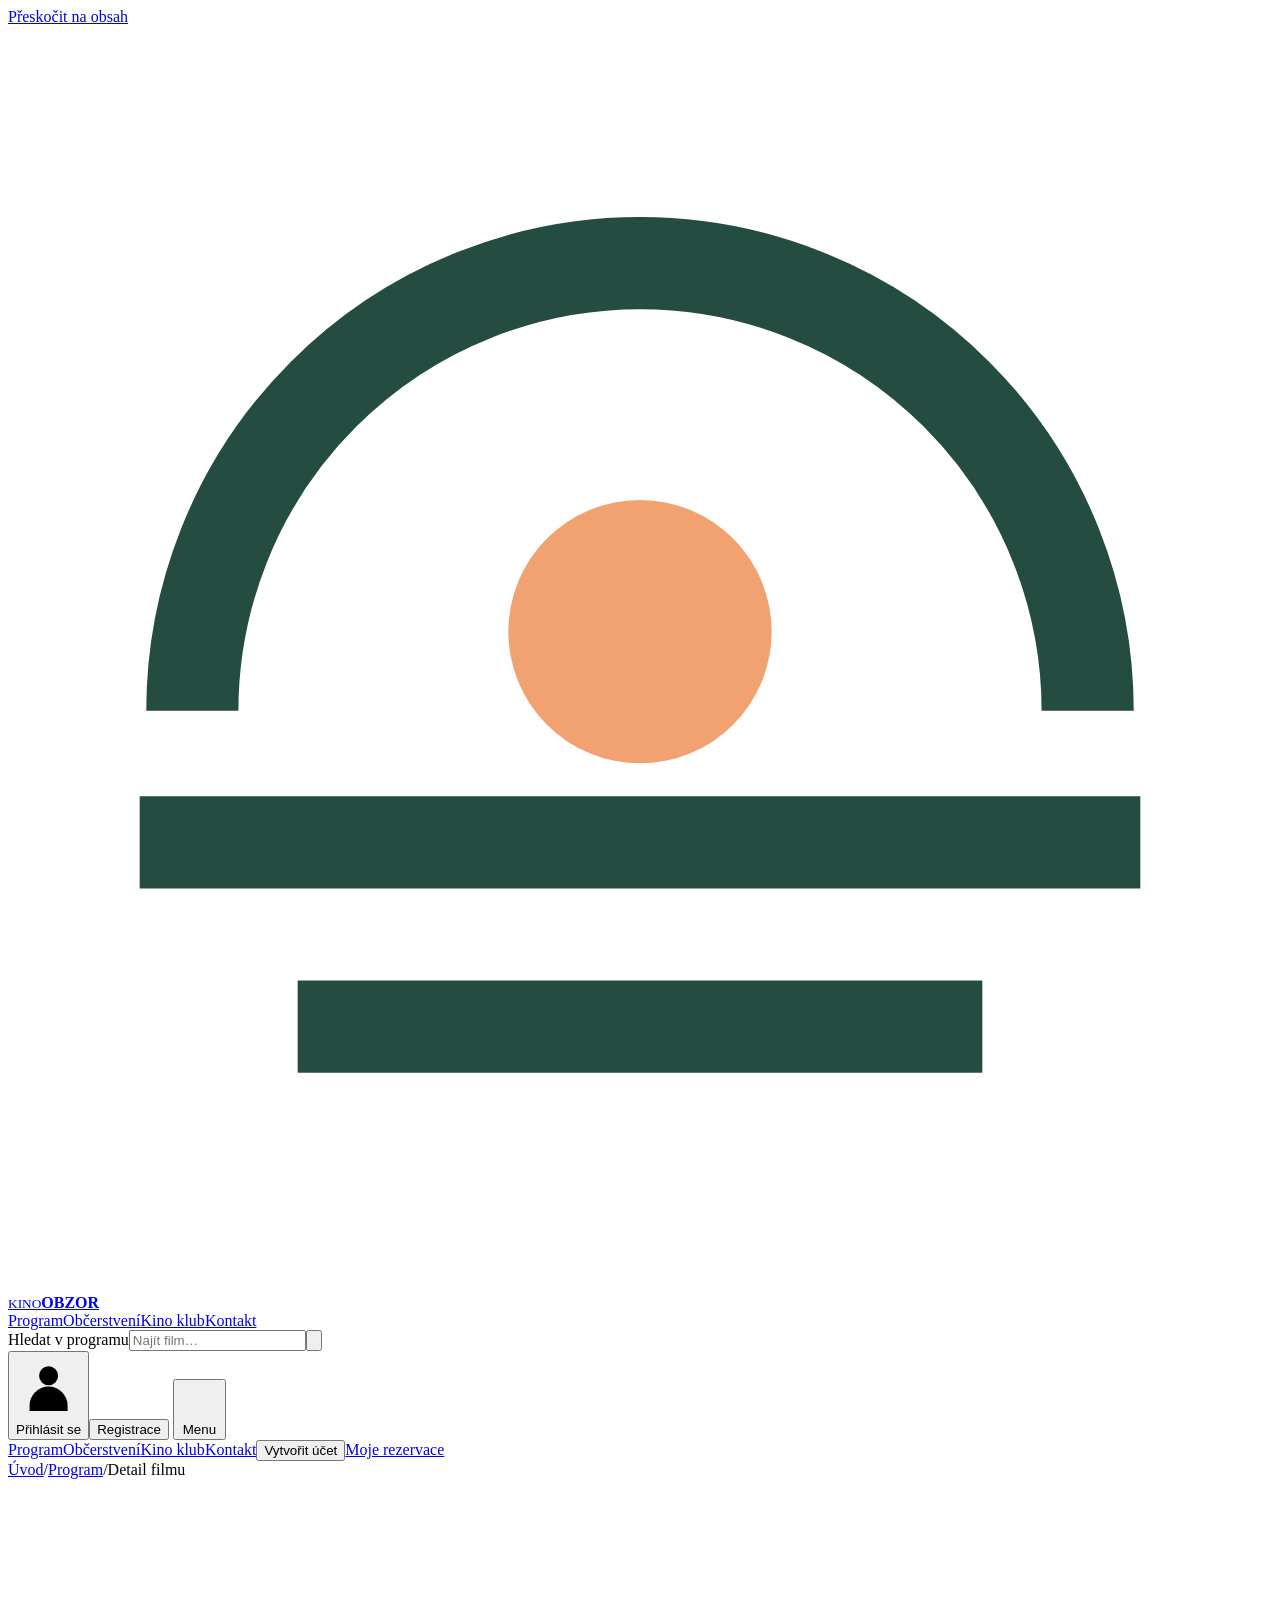
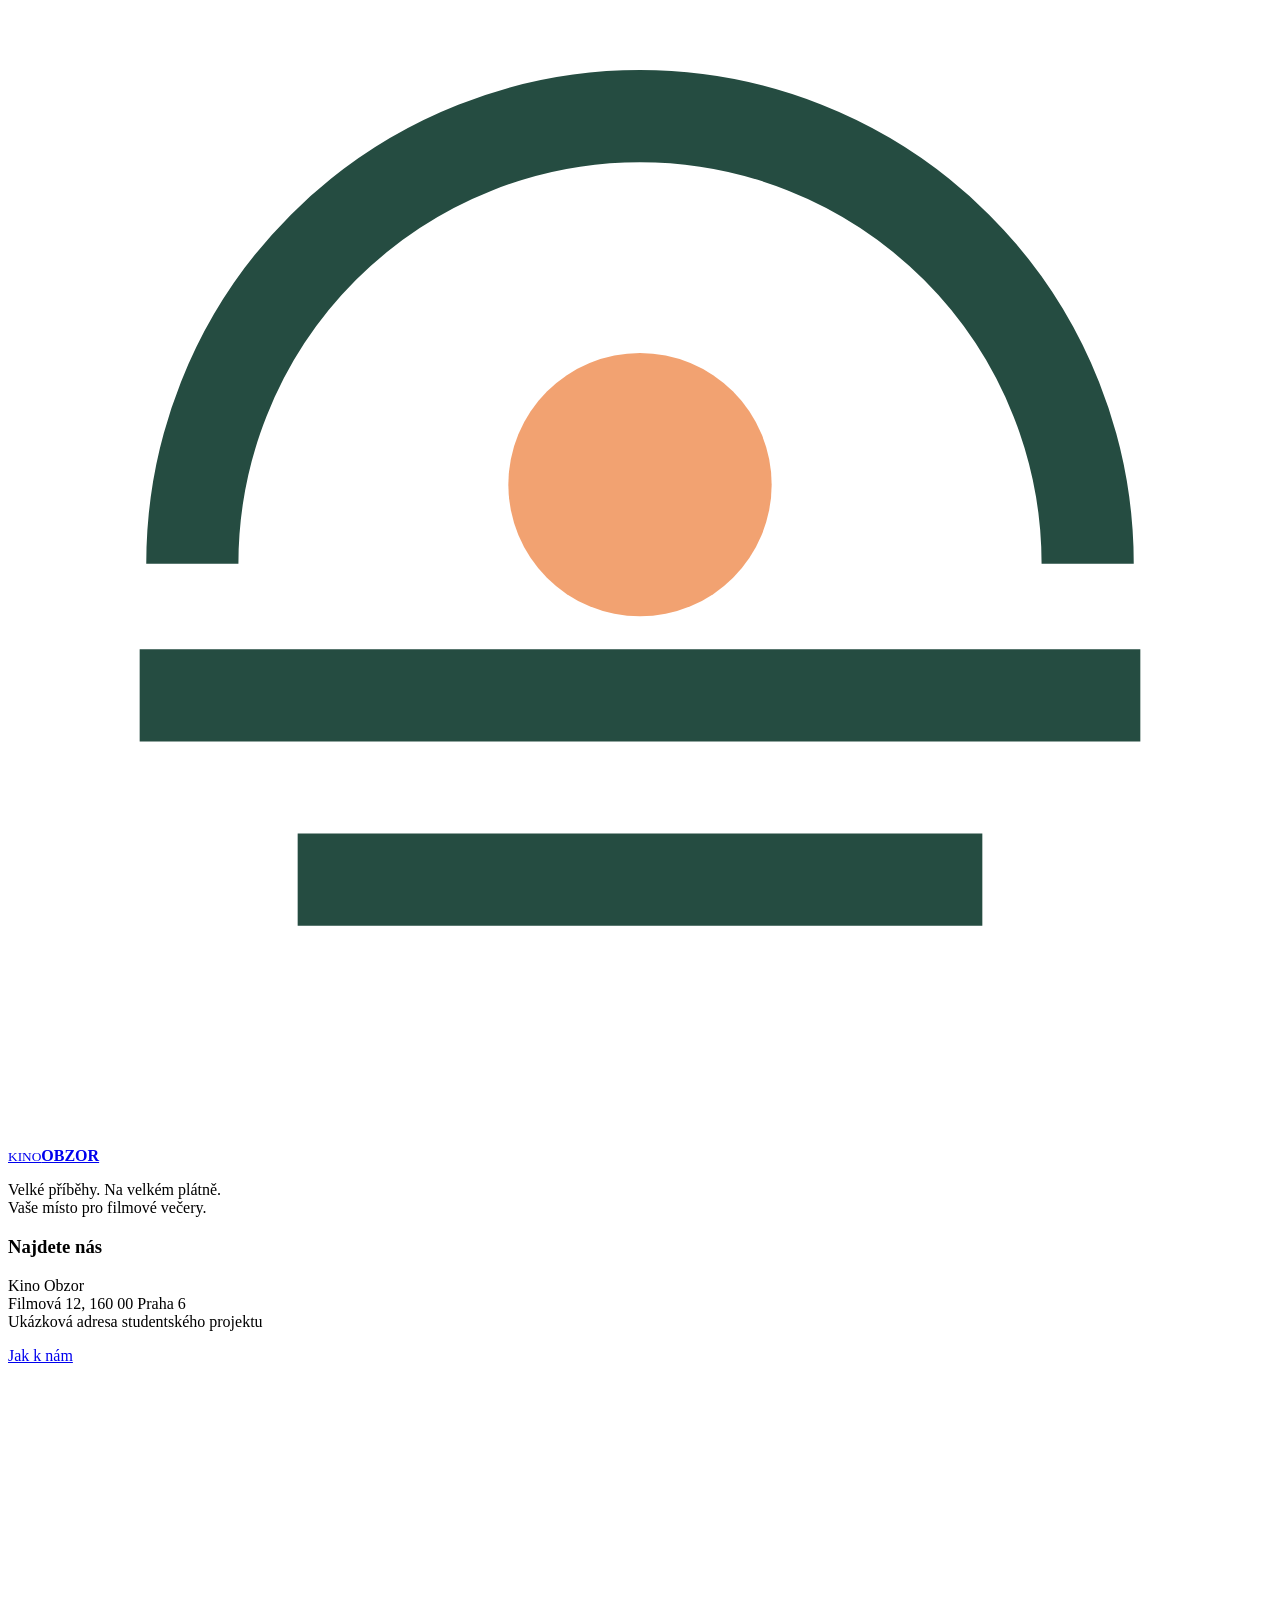
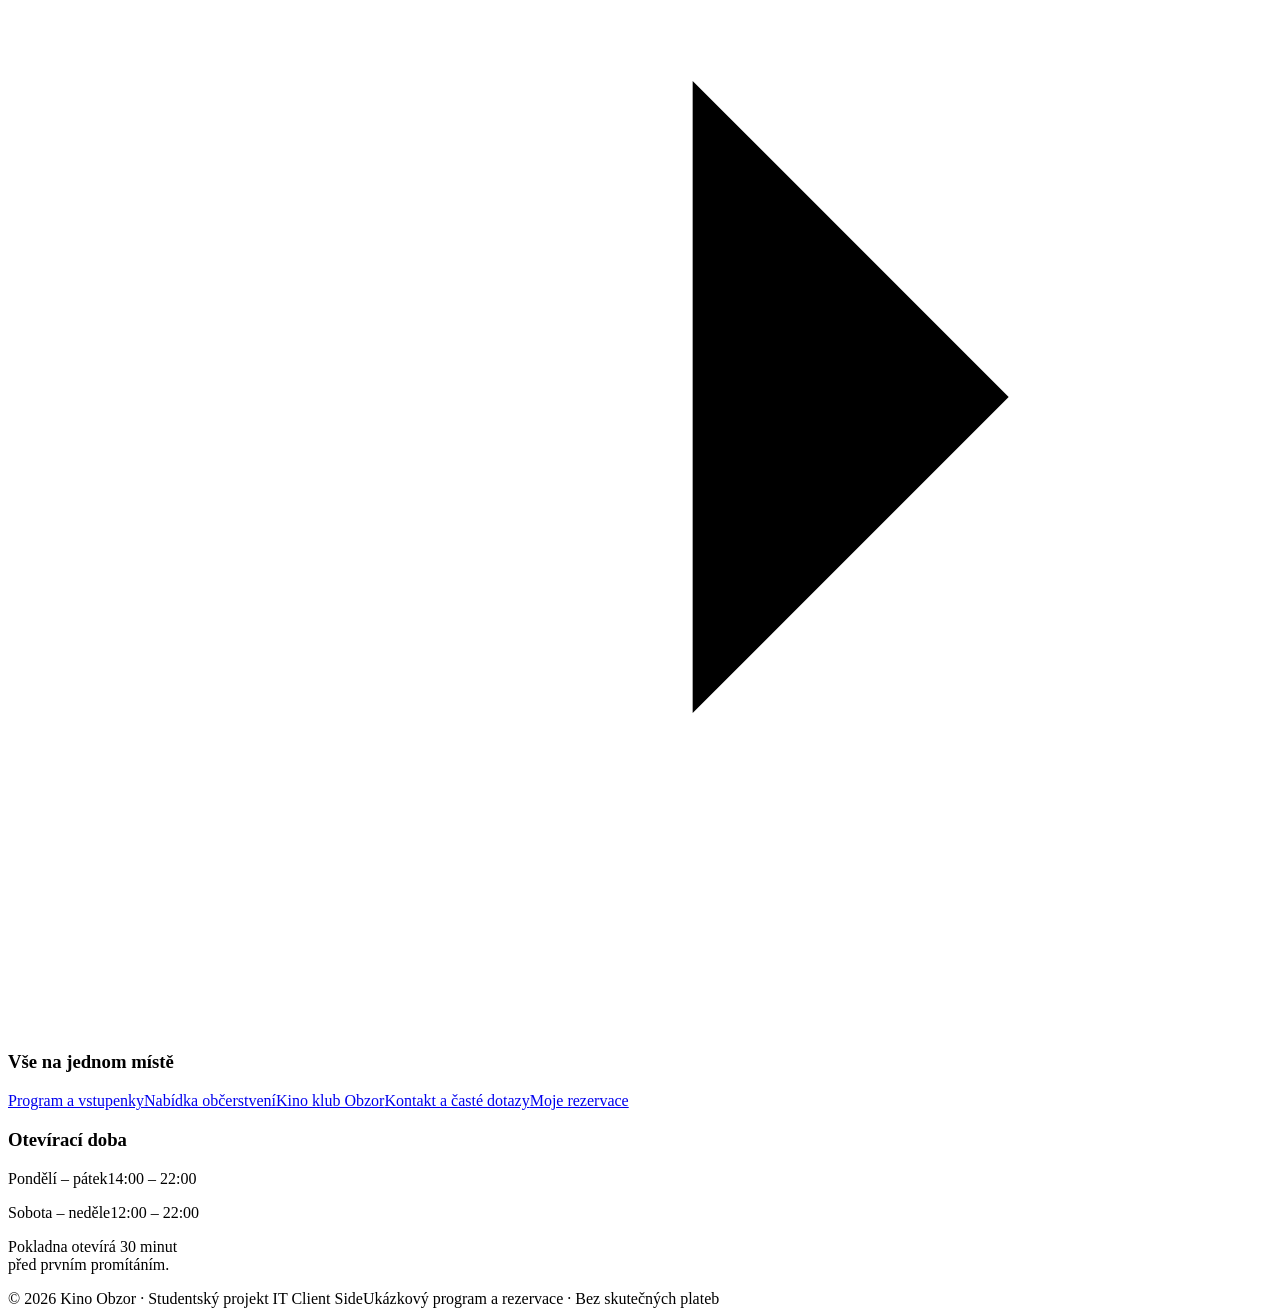
==== film.html @ e01faa25 "Add files via upload" ====
<!doctype html>
<html lang="cs"><head><meta charset="UTF-8"><meta name="viewport" content="width=device-width, initial-scale=1"><meta name="description" content="Informace o filmu, obsazení, délka, věková přístupnost a nejbližší projekce v Kinu Obzor."><meta name="theme-color" content="#101115"><title>Detail filmu | Kino Obzor</title><link rel="icon" href="assets/favicon.svg" type="image/svg+xml"><link rel="stylesheet" href="css/style.css?v=4"><link rel="stylesheet" href="css/multiplex.css?v=5"><link rel="stylesheet" href="css/motion.css?v=4"><script src="js/data.js?v=3" defer></script><script src="js/app.js?v=3" defer></script><script src="js/motion.js?v=3" defer></script></head><body class="page-film"><a class="skip-link" href="#main-content">Přeskočit na obsah</a>
<header class="site-header"><div class="container header-inner"><a class="brand" href="index.html" aria-label="Kino Obzor – úvodní stránka"><svg viewbox="0 0 48 48" aria-hidden="true"><path d="M7 26a17 17 0 0 1 34 0" fill="none" stroke="#254c41" stroke-width="3.5"></path><path d="M5 31h38M11 38h26" stroke="#254c41" stroke-width="3.5"></path><circle cx="24" cy="23" r="5" fill="#f2a271"></circle></svg><span class="brand-name"><small>KINO</small><b>OBZOR</b></span></a>
<nav class="desktop-nav" aria-label="Hlavní navigace"><a href="program.html">Program</a><a href="obcerstveni.html">Občerstvení</a><a href="kino-klub.html">Kino klub</a><a href="kontakt.html">Kontakt</a></nav>
<div class="header-actions"><form class="header-search" action="program.html" role="search"><label for="header-query" class="sr-only">Hledat v programu</label><input id="header-query" name="q" placeholder="Najít film…" maxlength="100"><button aria-label="Vyhledat film"><svg class="icon" viewbox="0 0 24 24" aria-hidden="true"><circle cx="10.5" cy="10.5" r="6.5"></circle><path d="m16 16 4 4"></path></svg></button></form>
<button class="login-link" data-auth="login"><svg class="icon" viewbox="0 0 24 24" aria-hidden="true"><circle cx="12" cy="8" r="3.5"></circle><path d="M5 21v-2a7 7 0 0 1 14 0v2"></path></svg><span>Přihlásit se</span></button><button class="btn" data-auth="register">Registrace</button>
<button class="menu-button" aria-expanded="false" aria-controls="mobile-nav"><svg class="icon" viewbox="0 0 24 24" aria-hidden="true"><path d="M4 6h16M4 12h16M4 18h16"></path></svg> Menu</button></div>
</div><nav id="mobile-nav" class="mobile-nav" aria-label="Mobilní navigace"><a href="program.html">Program</a><a href="obcerstveni.html">Občerstvení</a><a href="kino-klub.html">Kino klub</a><a href="kontakt.html">Kontakt</a><button data-auth="register">Vytvořit účet</button><a href="ucet.html">Moje rezervace</a></nav></header><main id="main-content" tabindex="-1"><noscript><p class="noscript-note">Pro interaktivní program, formuláře a rezervace prosím zapněte JavaScript.</p></noscript><div class="container page-heading"><div class="breadcrumb"><a href="index.html">Úvod</a><span>/</span><a href="program.html">Program</a><span>/</span><span id="film-breadcrumb">Detail filmu</span></div><div id="film-root"></div></div></main><footer class="site-footer"><div class="container"><div class="footer-grid"><div><a class="brand" href="index.html" aria-label="Kino Obzor – úvodní stránka"><svg viewbox="0 0 48 48" aria-hidden="true"><path d="M7 26a17 17 0 0 1 34 0" fill="none" stroke="#254c41" stroke-width="3.5"></path><path d="M5 31h38M11 38h26" stroke="#254c41" stroke-width="3.5"></path><circle cx="24" cy="23" r="5" fill="#f2a271"></circle></svg><span class="brand-name"><small>KINO</small><b>OBZOR</b></span></a><p>Velké příběhy. Na velkém plátně.<br>Vaše místo pro filmové večery.</p></div><div><h3>Najdete nás</h3><p>Kino Obzor<br>Filmová 12, 160 00 Praha 6<br>Ukázková adresa studentského projektu</p><a href="kontakt.html" class="text-link">Jak k nám <svg class="icon" viewbox="0 0 24 24" aria-hidden="true"><path d="M5 12h14m-6-6 6 6-6 6"></path></svg></a></div><div><h3>Vše na jednom místě</h3><div class="footer-links"><a href="program.html">Program a vstupenky</a><a href="obcerstveni.html">Nabídka občerstvení</a><a href="kino-klub.html">Kino klub Obzor</a><a href="kontakt.html">Kontakt a časté dotazy</a><a href="ucet.html">Moje rezervace</a></div></div><div><h3>Otevírací doba</h3><p class="footer-hours"><span>Pondělí – pátek</span><span>14:00 – 22:00</span></p><p class="footer-hours"><span>Sobota – neděle</span><span>12:00 – 22:00</span></p><p style="margin-top:12px">Pokladna otevírá 30 minut<br>před prvním promítáním.</p></div></div><div class="footer-bottom"><span>© 2026 Kino Obzor · Studentský projekt IT Client Side</span><span>Ukázkový program a rezervace · Bez skutečných plateb</span></div></div></footer><dialog id="auth-dialog" class="dialog" aria-labelledby="auth-title"><button class="dialog-close" data-close-dialog aria-label="Zavřít okno"><svg class="icon" viewbox="0 0 24 24" aria-hidden="true"><path d="m6 6 12 12M6 18 18 6"></path></svg></button><span class="eyebrow">Kino klub Obzor</span><h2 id="auth-title">Vítejte zpátky.</h2><p id="auth-description">Přihlaste se a mějte své filmové večery na jednom místě.</p><form id="auth-form" novalidate><div class="form-field" id="auth-name-field" hidden><label for="auth-name">Vaše jméno</label><input id="auth-name" name="name" autocomplete="given-name" maxlength="60"><span class="form-error" id="auth-name-error"></span></div><div class="form-field"><label for="auth-email">E-mail</label><input id="auth-email" name="email" type="email" autocomplete="email" required maxlength="150" placeholder="vas@email.cz" aria-describedby="auth-email-error"><span class="form-error" id="auth-email-error"></span></div><div class="form-field" id="auth-password-field"><label for="auth-password">Heslo</label><input id="auth-password" name="password" type="password" autocomplete="current-password" required minlength="8" maxlength="128" placeholder="Alespoň 8 znaků" aria-describedby="auth-password-error"><span class="form-error" id="auth-password-error"></span></div><div class="form-field" id="auth-confirm-field" hidden><label for="auth-confirm">Heslo znovu</label><input id="auth-confirm" name="confirm" type="password" autocomplete="new-password" maxlength="128" aria-describedby="auth-confirm-error"><span class="form-error" id="auth-confirm-error"></span></div><button class="forgot-button" type="button" data-auth="reset">Zapomenuté heslo?</button><div id="auth-error" class="form-error" role="alert"></div><button id="auth-submit" type="submit" class="btn full-width">Přihlásit se <svg class="icon" viewbox="0 0 24 24" aria-hidden="true"><path d="M5 12h14m-6-6 6 6-6 6"></path></svg></button></form><div id="auth-switch" class="dialog-switch"></div><p class="demo-note">Studentská demonstrace: použijte smyšlený e-mail a testovací heslo. Účet funguje pouze v tomto prohlížeči. Nevzniká skutečný účet kina.</p></dialog>
<dialog id="trailer-dialog" class="dialog trailer-dialog" aria-labelledby="trailer-title"><button class="dialog-close" data-close-dialog aria-label="Zavřít ukázku"><svg class="icon" viewbox="0 0 24 24" aria-hidden="true"><path d="m6 6 12 12M6 18 18 6"></path></svg></button><span class="eyebrow">Malá ochutnávka příběhu</span><h2 id="trailer-title">Filmová ukázka</h2><div id="trailer-content"></div><p class="trailer-note">Autorská textová upoutávka k fiktivnímu filmu. V hotovém webu zde může být přehrávač skutečného traileru.</p></dialog>
<dialog id="confirm-dialog" class="dialog confirmation-dialog" aria-labelledby="confirm-title"><h2 id="confirm-title">Zrušit rezervaci?</h2><p>Vybraná místa se znovu uvolní. Tuto rezervaci pak už nebude možné obnovit.</p><div class="action-row"><button class="btn btn-light" data-close-dialog>Ponechat rezervaci</button><button id="confirm-cancel" class="btn">Zrušit rezervaci</button></div></dialog>
<div id="toast" class="toast" role="status" hidden></div></body></html>
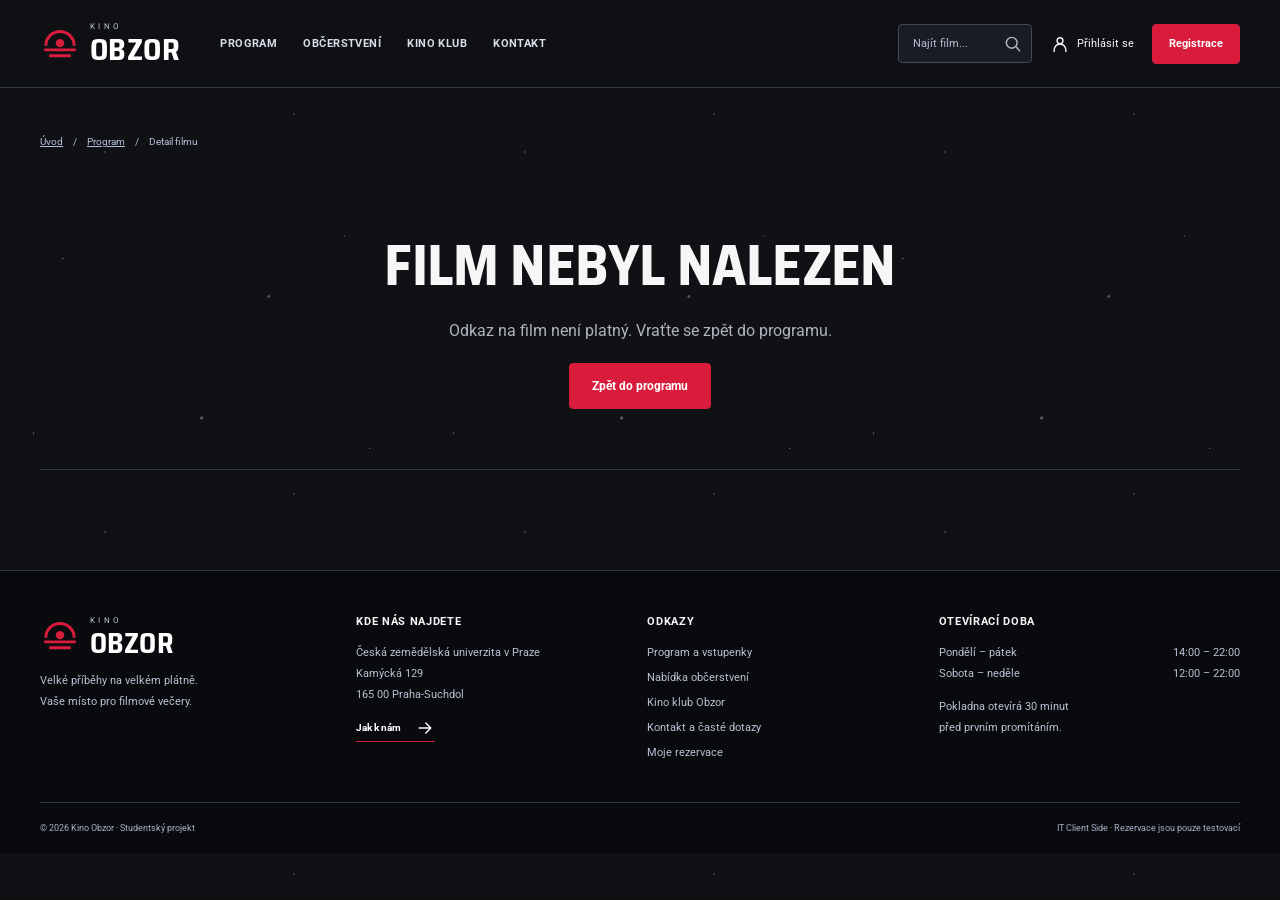
==== commit faea62e8: "Add files via upload" ====
--- a/film.html
+++ b/film.html
@@ -1,11 +1,197 @@
-<!doctype html>
-<html lang="cs"><head><meta charset="UTF-8"><meta name="viewport" content="width=device-width, initial-scale=1"><meta name="description" content="Informace o filmu, obsazení, délka, věková přístupnost a nejbližší projekce v Kinu Obzor."><meta name="theme-color" content="#101115"><title>Detail filmu | Kino Obzor</title><link rel="icon" href="assets/favicon.svg" type="image/svg+xml"><link rel="stylesheet" href="css/style.css?v=4"><link rel="stylesheet" href="css/multiplex.css?v=5"><link rel="stylesheet" href="css/motion.css?v=4"><script src="js/data.js?v=3" defer></script><script src="js/app.js?v=3" defer></script><script src="js/motion.js?v=3" defer></script></head><body class="page-film"><a class="skip-link" href="#main-content">Přeskočit na obsah</a>
-<header class="site-header"><div class="container header-inner"><a class="brand" href="index.html" aria-label="Kino Obzor – úvodní stránka"><svg viewbox="0 0 48 48" aria-hidden="true"><path d="M7 26a17 17 0 0 1 34 0" fill="none" stroke="#254c41" stroke-width="3.5"></path><path d="M5 31h38M11 38h26" stroke="#254c41" stroke-width="3.5"></path><circle cx="24" cy="23" r="5" fill="#f2a271"></circle></svg><span class="brand-name"><small>KINO</small><b>OBZOR</b></span></a>
-<nav class="desktop-nav" aria-label="Hlavní navigace"><a href="program.html">Program</a><a href="obcerstveni.html">Občerstvení</a><a href="kino-klub.html">Kino klub</a><a href="kontakt.html">Kontakt</a></nav>
-<div class="header-actions"><form class="header-search" action="program.html" role="search"><label for="header-query" class="sr-only">Hledat v programu</label><input id="header-query" name="q" placeholder="Najít film…" maxlength="100"><button aria-label="Vyhledat film"><svg class="icon" viewbox="0 0 24 24" aria-hidden="true"><circle cx="10.5" cy="10.5" r="6.5"></circle><path d="m16 16 4 4"></path></svg></button></form>
-<button class="login-link" data-auth="login"><svg class="icon" viewbox="0 0 24 24" aria-hidden="true"><circle cx="12" cy="8" r="3.5"></circle><path d="M5 21v-2a7 7 0 0 1 14 0v2"></path></svg><span>Přihlásit se</span></button><button class="btn" data-auth="register">Registrace</button>
-<button class="menu-button" aria-expanded="false" aria-controls="mobile-nav"><svg class="icon" viewbox="0 0 24 24" aria-hidden="true"><path d="M4 6h16M4 12h16M4 18h16"></path></svg> Menu</button></div>
-</div><nav id="mobile-nav" class="mobile-nav" aria-label="Mobilní navigace"><a href="program.html">Program</a><a href="obcerstveni.html">Občerstvení</a><a href="kino-klub.html">Kino klub</a><a href="kontakt.html">Kontakt</a><button data-auth="register">Vytvořit účet</button><a href="ucet.html">Moje rezervace</a></nav></header><main id="main-content" tabindex="-1"><noscript><p class="noscript-note">Pro interaktivní program, formuláře a rezervace prosím zapněte JavaScript.</p></noscript><div class="container page-heading"><div class="breadcrumb"><a href="index.html">Úvod</a><span>/</span><a href="program.html">Program</a><span>/</span><span id="film-breadcrumb">Detail filmu</span></div><div id="film-root"></div></div></main><footer class="site-footer"><div class="container"><div class="footer-grid"><div><a class="brand" href="index.html" aria-label="Kino Obzor – úvodní stránka"><svg viewbox="0 0 48 48" aria-hidden="true"><path d="M7 26a17 17 0 0 1 34 0" fill="none" stroke="#254c41" stroke-width="3.5"></path><path d="M5 31h38M11 38h26" stroke="#254c41" stroke-width="3.5"></path><circle cx="24" cy="23" r="5" fill="#f2a271"></circle></svg><span class="brand-name"><small>KINO</small><b>OBZOR</b></span></a><p>Velké příběhy. Na velkém plátně.<br>Vaše místo pro filmové večery.</p></div><div><h3>Najdete nás</h3><p>Kino Obzor<br>Filmová 12, 160 00 Praha 6<br>Ukázková adresa studentského projektu</p><a href="kontakt.html" class="text-link">Jak k nám <svg class="icon" viewbox="0 0 24 24" aria-hidden="true"><path d="M5 12h14m-6-6 6 6-6 6"></path></svg></a></div><div><h3>Vše na jednom místě</h3><div class="footer-links"><a href="program.html">Program a vstupenky</a><a href="obcerstveni.html">Nabídka občerstvení</a><a href="kino-klub.html">Kino klub Obzor</a><a href="kontakt.html">Kontakt a časté dotazy</a><a href="ucet.html">Moje rezervace</a></div></div><div><h3>Otevírací doba</h3><p class="footer-hours"><span>Pondělí – pátek</span><span>14:00 – 22:00</span></p><p class="footer-hours"><span>Sobota – neděle</span><span>12:00 – 22:00</span></p><p style="margin-top:12px">Pokladna otevírá 30 minut<br>před prvním promítáním.</p></div></div><div class="footer-bottom"><span>© 2026 Kino Obzor · Studentský projekt IT Client Side</span><span>Ukázkový program a rezervace · Bez skutečných plateb</span></div></div></footer><dialog id="auth-dialog" class="dialog" aria-labelledby="auth-title"><button class="dialog-close" data-close-dialog aria-label="Zavřít okno"><svg class="icon" viewbox="0 0 24 24" aria-hidden="true"><path d="m6 6 12 12M6 18 18 6"></path></svg></button><span class="eyebrow">Kino klub Obzor</span><h2 id="auth-title">Vítejte zpátky.</h2><p id="auth-description">Přihlaste se a mějte své filmové večery na jednom místě.</p><form id="auth-form" novalidate><div class="form-field" id="auth-name-field" hidden><label for="auth-name">Vaše jméno</label><input id="auth-name" name="name" autocomplete="given-name" maxlength="60"><span class="form-error" id="auth-name-error"></span></div><div class="form-field"><label for="auth-email">E-mail</label><input id="auth-email" name="email" type="email" autocomplete="email" required maxlength="150" placeholder="vas@email.cz" aria-describedby="auth-email-error"><span class="form-error" id="auth-email-error"></span></div><div class="form-field" id="auth-password-field"><label for="auth-password">Heslo</label><input id="auth-password" name="password" type="password" autocomplete="current-password" required minlength="8" maxlength="128" placeholder="Alespoň 8 znaků" aria-describedby="auth-password-error"><span class="form-error" id="auth-password-error"></span></div><div class="form-field" id="auth-confirm-field" hidden><label for="auth-confirm">Heslo znovu</label><input id="auth-confirm" name="confirm" type="password" autocomplete="new-password" maxlength="128" aria-describedby="auth-confirm-error"><span class="form-error" id="auth-confirm-error"></span></div><button class="forgot-button" type="button" data-auth="reset">Zapomenuté heslo?</button><div id="auth-error" class="form-error" role="alert"></div><button id="auth-submit" type="submit" class="btn full-width">Přihlásit se <svg class="icon" viewbox="0 0 24 24" aria-hidden="true"><path d="M5 12h14m-6-6 6 6-6 6"></path></svg></button></form><div id="auth-switch" class="dialog-switch"></div><p class="demo-note">Studentská demonstrace: použijte smyšlený e-mail a testovací heslo. Účet funguje pouze v tomto prohlížeči. Nevzniká skutečný účet kina.</p></dialog>
-<dialog id="trailer-dialog" class="dialog trailer-dialog" aria-labelledby="trailer-title"><button class="dialog-close" data-close-dialog aria-label="Zavřít ukázku"><svg class="icon" viewbox="0 0 24 24" aria-hidden="true"><path d="m6 6 12 12M6 18 18 6"></path></svg></button><span class="eyebrow">Malá ochutnávka příběhu</span><h2 id="trailer-title">Filmová ukázka</h2><div id="trailer-content"></div><p class="trailer-note">Autorská textová upoutávka k fiktivnímu filmu. V hotovém webu zde může být přehrávač skutečného traileru.</p></dialog>
-<dialog id="confirm-dialog" class="dialog confirmation-dialog" aria-labelledby="confirm-title"><h2 id="confirm-title">Zrušit rezervaci?</h2><p>Vybraná místa se znovu uvolní. Tuto rezervaci pak už nebude možné obnovit.</p><div class="action-row"><button class="btn btn-light" data-close-dialog>Ponechat rezervaci</button><button id="confirm-cancel" class="btn">Zrušit rezervaci</button></div></dialog>
-<div id="toast" class="toast" role="status" hidden></div></body></html>+<!DOCTYPE html>
+<html lang="cs">
+  <head>
+    <meta charset="UTF-8">
+    <meta name="viewport" content="width=device-width, initial-scale=1.0">
+    <meta name="description" content="Detail filmu, obsazení, popis děje a přehled nejbližších promítání v Kinu Obzor.">
+    <title>Detail filmu | Kino Obzor</title>
+    <link rel="icon" href="assets/favicon.svg" type="image/svg+xml">
+    <link rel="stylesheet" href="css/style.css">
+    <script src="js/kino.js" defer></script>
+  </head>
+  <body class="page-film">
+    <header class="site-header">
+      <div class="container header-inner">
+        <a class="brand" href="index.html">
+          <svg viewBox="0 0 48 48">
+            <path d="M7 26a17 17 0 0 1 34 0" fill="none" stroke="#d91b3c" stroke-width="3.5"></path>
+            <path d="M5 31h38M11 38h26" stroke="#d91b3c" stroke-width="3.5"></path>
+            <circle cx="24" cy="23" r="5" fill="#d91b3c"></circle>
+          </svg>
+          <span class="brand-name">
+            <small>KINO</small>
+            <b>OBZOR</b>
+          </span>
+        </a>
+        <nav class="desktop-nav">
+          <a href="program.html">Program</a>
+          <a href="obcerstveni.html">Občerstvení</a>
+          <a href="kino-klub.html">Kino klub</a>
+          <a href="kontakt.html">Kontakt</a>
+        </nav>
+        <div class="header-actions">
+          <form class="header-search" action="program.html">
+            <input id="header-query" name="q" placeholder="Najít film..." maxlength="80">
+            <button type="submit" aria-label="Hledat">
+              <svg class="icon" viewBox="0 0 24 24">
+                <circle cx="10.5" cy="10.5" r="6.5"></circle>
+                <path d="m16 16 4 4"></path>
+              </svg>
+            </button>
+          </form>
+          <button type="button" class="login-link" data-auth="login">
+            <svg class="icon" viewBox="0 0 24 24">
+              <circle cx="12" cy="8" r="3.5"></circle>
+              <path d="M5 21v-2a7 7 0 0 1 14 0v2"></path>
+            </svg>
+            <span>Přihlásit se</span>
+          </button>
+          <button type="button" class="btn" data-auth="register">Registrace</button>
+          <button type="button" class="menu-button" aria-expanded="false">
+            <svg class="icon" viewBox="0 0 24 24">
+              <path d="M4 6h16M4 12h16M4 18h16"></path>
+            </svg>
+            Menu
+          </button>
+        </div>
+      </div>
+      <nav id="mobile-nav" class="mobile-nav">
+        <a href="program.html">Program</a>
+        <a href="obcerstveni.html">Občerstvení</a>
+        <a href="kino-klub.html">Kino klub</a>
+        <a href="kontakt.html">Kontakt</a>
+        <button type="button" data-auth="register">Vytvořit účet</button>
+        <a href="ucet.html">Moje rezervace</a>
+      </nav>
+    </header>
+    <main id="main-content">
+      <div class="container page-heading">
+        <div class="breadcrumb">
+          <a href="index.html">Úvod</a>
+          <span>/</span>
+          <a href="program.html">Program</a>
+          <span>/</span>
+          <span id="film-breadcrumb">Detail filmu</span>
+        </div>
+        <div id="film-root"></div>
+      </div>
+    </main>
+    <footer class="site-footer">
+      <div class="container">
+        <div class="footer-grid">
+          <div>
+            <a class="brand" href="index.html">
+              <svg viewBox="0 0 48 48">
+                <path d="M7 26a17 17 0 0 1 34 0" fill="none" stroke="#d91b3c" stroke-width="3.5"></path>
+                <path d="M5 31h38M11 38h26" stroke="#d91b3c" stroke-width="3.5"></path>
+                <circle cx="24" cy="23" r="5" fill="#d91b3c"></circle>
+              </svg>
+              <span class="brand-name">
+                <small>KINO</small>
+                <b>OBZOR</b>
+              </span>
+            </a>
+            <p>
+              Velké příběhy na velkém plátně.<br>
+              Vaše místo pro filmové večery.
+            </p>
+          </div>
+          <div>
+            <h3>Kde nás najdete</h3>
+            <p>
+              Česká zemědělská univerzita v Praze<br>
+              Kamýcká 129<br>
+              165 00 Praha-Suchdol
+            </p>
+            <a href="kontakt.html" class="text-link">
+              Jak k nám
+              <svg class="icon" viewBox="0 0 24 24">
+                <path d="M5 12h14m-6-6 6 6-6 6"></path>
+              </svg>
+            </a>
+          </div>
+          <div>
+            <h3>Odkazy</h3>
+            <div class="footer-links">
+              <a href="program.html">Program a vstupenky</a>
+              <a href="obcerstveni.html">Nabídka občerstvení</a>
+              <a href="kino-klub.html">Kino klub Obzor</a>
+              <a href="kontakt.html">Kontakt a časté dotazy</a>
+              <a href="ucet.html">Moje rezervace</a>
+            </div>
+          </div>
+          <div>
+            <h3>Otevírací doba</h3>
+            <p class="footer-hours">
+              <span>Pondělí – pátek</span>
+              <span>14:00 – 22:00</span>
+            </p>
+            <p class="footer-hours">
+              <span>Sobota – neděle</span>
+              <span>12:00 – 22:00</span>
+            </p>
+            <p class="opening-note">
+              Pokladna otevírá 30 minut<br>
+              před prvním promítáním.
+            </p>
+          </div>
+        </div>
+        <div class="footer-bottom">
+          <span>© 2026 Kino Obzor · Studentský projekt</span>
+          <span>IT Client Side · Rezervace jsou pouze testovací</span>
+        </div>
+      </div>
+    </footer>
+    <dialog id="auth-dialog" class="dialog">
+      <button type="button" class="dialog-close" data-close-dialog aria-label="Zavřít">
+        <svg class="icon" viewBox="0 0 24 24">
+          <path d="m6 6 12 12M6 18 18 6"></path>
+        </svg>
+      </button>
+      <span class="section-label">Kino klub Obzor</span>
+      <h2 id="auth-title">Přihlášení</h2>
+      <p id="auth-description">Přihlaste se ke svému účtu a spravujte své rezervace.</p>
+      <form id="auth-form" novalidate>
+        <div class="form-field" id="auth-name-field" hidden>
+          <label for="auth-name">Jméno</label>
+          <input id="auth-name" name="name" maxlength="60">
+          <span class="form-error" id="auth-name-error"></span>
+        </div>
+        <div class="form-field">
+          <label for="auth-email">E-mail</label>
+          <input id="auth-email" name="email" type="email" required placeholder="vas@email.cz">
+          <span class="form-error" id="auth-email-error"></span>
+        </div>
+        <div class="form-field" id="auth-password-field">
+          <label for="auth-password">Heslo</label>
+          <input id="auth-password" name="password" type="password" required minlength="6" placeholder="Alespoň 6 znaků">
+          <span class="form-error" id="auth-password-error"></span>
+        </div>
+        <div class="form-field" id="auth-confirm-field" hidden>
+          <label for="auth-confirm">Heslo znovu</label>
+          <input id="auth-confirm" name="confirm" type="password">
+          <span class="form-error" id="auth-confirm-error"></span>
+        </div>
+        <button class="forgot-button" type="button" data-auth="reset">Zapomenuté heslo?</button>
+        <div id="auth-error" class="form-error"></div>
+        <button id="auth-submit" type="submit" class="btn full-width">Přihlásit se</button>
+      </form>
+      <div id="auth-switch" class="dialog-switch"></div>
+      <p class="demo-note">
+        Účet se ukládá pouze lokálně v prohlížeči (localStorage).
+      </p>
+    </dialog>
+    <dialog id="trailer-dialog" class="dialog trailer-dialog">
+      <button type="button" class="dialog-close" data-close-dialog aria-label="Zavřít">
+        <svg class="icon" viewBox="0 0 24 24">
+          <path d="m6 6 12 12M6 18 18 6"></path>
+        </svg>
+      </button>
+      <span class="section-label">Ukázka filmu</span>
+      <h2 id="trailer-title">Filmová ukázka</h2>
+      <div id="trailer-content"></div>
+      <p class="trailer-note">Textová upoutávka k filmu.</p>
+    </dialog>
+    <div id="toast" class="toast" hidden></div>
+  </body>
+</html>
--- a/css/style.css
+++ b/css/style.css
@@ -0,0 +1,2795 @@
+/* Fonty */
+@font-face {
+  font-family: "Roboto";
+  src: url("../assets/roboto.woff2") format("woff2");
+  font-weight: 400 700;
+  font-display: swap;
+}
+
+@font-face {
+  font-family: "Saira Semi Condensed";
+  src: url("../assets/saira.ttf") format("truetype");
+  font-weight: 700;
+  font-display: swap;
+}
+
+:root {
+  --bg: #101115;
+  --text: #f6f6f7;
+  --muted: #b0b3bd;
+  --border: #343843;
+  --card-bg: #191c24;
+  --card-bg-alt: #262a35;
+  --accent: #d91b3c;
+  --accent-hover: #e42340;
+  --font-body: "Roboto", "Helvetica Neue", Helvetica, Arial, sans-serif;
+  --font-display: "Saira Semi Condensed", "Arial Narrow", Arial, sans-serif;
+  --shadow: 0 24px 80px rgba(0, 0, 0, 0.55);
+}
+
+* {
+  box-sizing: border-box;
+}
+
+html {
+  background: var(--bg);
+  scroll-behavior: smooth;
+  scroll-padding-top: 105px;
+}
+
+body {
+  margin: 0;
+  background: transparent;
+  color: var(--text);
+  font-family: var(--font-body);
+  font-size: 15px;
+  line-height: 1.6;
+  position: relative;
+  z-index: 0;
+}
+
+body.modal-open {
+  overflow: hidden;
+}
+
+/* Jemne hvezdne pozadi */
+body::before {
+  content: "";
+  position: fixed;
+  top: 0;
+  right: 0;
+  bottom: 0;
+  left: 0;
+  pointer-events: none;
+  background-repeat: repeat;
+  z-index: -1;
+  opacity: 0.55;
+  background-size: 420px 380px;
+  background-image:
+    radial-gradient(1px 1px at 8% 14%, rgba(230, 240, 255, 0.75) 50%, transparent 100%),
+    radial-gradient(1px 1px at 25% 40%, rgba(210, 225, 255, 0.6) 50%, transparent 100%),
+    radial-gradient(2px 2px at 48% 10%, rgba(235, 245, 255, 0.7) 40%, transparent 100%),
+    radial-gradient(1px 1px at 70% 30%, rgba(200, 220, 255, 0.6) 50%, transparent 100%),
+    radial-gradient(1px 1px at 88% 18%, rgba(240, 248, 255, 0.7) 50%, transparent 100%),
+    radial-gradient(1px 1px at 15% 68%, rgba(225, 235, 255, 0.6) 50%, transparent 100%),
+    radial-gradient(2px 2px at 64% 78%, rgba(255, 225, 175, 0.6) 40%, transparent 100%),
+    radial-gradient(1px 1px at 82% 62%, rgba(220, 235, 255, 0.65) 50%, transparent 100%);
+  animation: stars 8s ease-in-out infinite alternate;
+}
+
+@keyframes stars {
+  from { opacity: 0.35; }
+  to { opacity: 0.65; }
+}
+
+::selection {
+  background: var(--accent);
+  color: #fff;
+}
+
+button,
+input,
+select,
+textarea {
+  font: inherit;
+  border-radius: 4px;
+}
+
+a {
+  color: inherit;
+  text-decoration: none;
+}
+
+button {
+  cursor: pointer;
+  color: inherit;
+}
+
+button:disabled {
+  cursor: not-allowed;
+  opacity: 0.5;
+}
+
+img {
+  max-width: 100%;
+  display: block;
+}
+
+a:focus-visible,
+button:focus-visible,
+input:focus-visible,
+select:focus-visible,
+textarea:focus-visible,
+summary:focus-visible {
+  outline: 3px solid #ffc665;
+  outline-offset: 3px;
+}
+
+h1, h2, h3, p {
+  margin: 0;
+}
+
+h1, h2 {
+  font-family: var(--font-display);
+  font-weight: 700;
+  line-height: 1.1;
+  text-transform: uppercase;
+  letter-spacing: -0.01em;
+}
+
+h1 {
+  font-size: clamp(38px, 5.5vw, 68px);
+}
+
+h2 {
+  font-size: clamp(28px, 3.5vw, 40px);
+}
+
+h3 {
+  font-size: 24px;
+  line-height: 1.15;
+  letter-spacing: -0.025em;
+}
+
+ul {
+  padding-left: 20px;
+}
+
+.container {
+  width: min(1200px, calc(100% - 80px));
+  margin-left: auto;
+  margin-right: auto;
+}
+
+.section {
+  padding-top: 60px;
+  padding-bottom: 60px;
+}
+
+.section-top {
+  display: flex;
+  justify-content: space-between;
+  gap: 24px;
+  align-items: end;
+  margin-bottom: 28px;
+}
+
+.section-label {
+  display: block;
+  text-transform: uppercase;
+  font-weight: 700;
+  font-size: 10px;
+  letter-spacing: 0.16em;
+  margin-bottom: 12px;
+}
+
+.muted {
+  color: var(--muted);
+}
+
+.lead {
+  max-width: 630px;
+  margin-top: 20px;
+  font-size: 16px;
+  line-height: 1.8;
+}
+
+.hidden,
+[hidden] {
+  display: none !important;
+}
+
+/* Tlacitka a odkazy */
+.btn {
+  display: inline-flex;
+  align-items: center;
+  justify-content: center;
+  gap: 12px;
+  min-height: 46px;
+  padding: 12px 22px;
+  border: 1px solid var(--accent);
+  border-radius: 4px;
+  background: var(--accent);
+  color: #fff;
+  font-size: 12px;
+  font-weight: 700;
+  line-height: 1.4;
+  transition: background 0.2s, border-color 0.2s, transform 0.2s;
+}
+
+.btn:hover {
+  background: var(--accent-hover);
+  border-color: var(--accent-hover);
+  transform: translateY(-1px);
+}
+
+.btn-light {
+  background: var(--card-bg-alt);
+  border-color: #555e72;
+  color: #fff;
+}
+
+.btn-light:hover {
+  background: #353c4e;
+  border-color: #8994ac;
+}
+
+.btn-ghost {
+  background: transparent;
+  border-color: #596174;
+  color: #fff;
+}
+
+.btn-ghost:hover {
+  background: var(--card-bg-alt);
+  border-color: #8994ac;
+}
+
+.text-link {
+  font-size: 13px;
+  font-weight: 700;
+  display: inline-flex;
+  align-items: center;
+  gap: 14px;
+  border-bottom: 1px solid var(--accent);
+  padding-bottom: 3px;
+  transition: color 0.2s;
+}
+
+.text-link:hover {
+  color: #ff9caf;
+}
+
+.icon {
+  width: 20px;
+  height: 20px;
+  fill: none;
+  stroke: currentColor;
+  stroke-width: 1.7;
+  stroke-linecap: round;
+  stroke-linejoin: round;
+  flex-shrink: 0;
+  transition: transform 0.2s;
+}
+
+.btn:hover .icon,
+.text-link:hover .icon,
+.film-card:hover .circle-arrow .icon {
+  transform: translateX(3px);
+}
+
+.icon-btn {
+  display: inline-flex;
+  align-items: center;
+  justify-content: center;
+  border: 1px solid #606a7e;
+  background: rgba(25, 28, 36, 0.9);
+  width: 38px;
+  height: 38px;
+  border-radius: 50%;
+  transition: background 0.2s, border-color 0.2s;
+}
+
+.icon-btn:hover {
+  background: var(--accent);
+  border-color: var(--accent);
+}
+
+/* Hlavicka a navigace */
+.site-header {
+  height: 88px;
+  background: rgba(16, 17, 21, 0.96);
+  border-bottom: 1px solid var(--border);
+  position: sticky;
+  top: 0;
+  backdrop-filter: blur(14px);
+  z-index: 20;
+}
+
+.header-inner {
+  height: 100%;
+  display: flex;
+  align-items: center;
+  gap: 40px;
+}
+
+.brand {
+  display: flex;
+  gap: 10px;
+  align-items: center;
+  flex-shrink: 0;
+  color: #fff;
+}
+
+.brand svg {
+  width: 40px;
+  height: 40px;
+}
+
+.brand-name {
+  display: flex;
+  flex-direction: column;
+  line-height: 1;
+}
+
+.brand-name small {
+  color: #bfc5d1;
+  font-size: 8px;
+  letter-spacing: 0.42em;
+  margin-bottom: 5px;
+}
+
+.brand-name b {
+  font-family: var(--font-display);
+  font-weight: 700;
+  font-size: 30px;
+  line-height: 0.95;
+  letter-spacing: 0.015em;
+}
+
+.desktop-nav {
+  display: flex;
+  height: 100%;
+  align-items: center;
+  gap: 26px;
+}
+
+.desktop-nav a {
+  height: 100%;
+  display: flex;
+  align-items: center;
+  position: relative;
+  white-space: nowrap;
+  font-size: 11px;
+  font-weight: 700;
+  text-transform: uppercase;
+  letter-spacing: 0.04em;
+  color: #d8dce6;
+}
+
+.desktop-nav a:hover {
+  color: #fff;
+}
+
+.desktop-nav a[aria-current="page"]::after {
+  content: "";
+  height: 3px;
+  position: absolute;
+  left: 0;
+  right: 0;
+  bottom: 0;
+  background: var(--accent);
+}
+
+.header-actions {
+  margin-left: auto;
+  display: flex;
+  align-items: center;
+  gap: 18px;
+}
+
+.header-actions .btn {
+  padding: 9px 16px;
+  min-height: 40px;
+  font-size: 11px;
+}
+
+.login-link {
+  background: transparent;
+  border: 0;
+  display: flex;
+  align-items: center;
+  gap: 7px;
+  padding: 8px 0;
+  font-size: 11px;
+  white-space: nowrap;
+}
+
+.login-link:hover {
+  color: #ff9caf;
+}
+
+.header-search {
+  display: flex;
+  align-items: center;
+  border: 1px solid #424958;
+  background: var(--card-bg);
+  border-radius: 4px;
+  padding: 4px 8px;
+}
+
+.header-search input {
+  background: transparent;
+  border: 0;
+  padding: 6px;
+  color: #fff;
+  font-size: 11px;
+  width: 96px;
+}
+
+.header-search input::placeholder {
+  color: #b4bdce;
+}
+
+.header-search button {
+  border: 0;
+  background: transparent;
+  padding: 0;
+  display: flex;
+  color: #b4bdce;
+}
+
+.menu-button,
+.mobile-nav {
+  display: none;
+}
+
+/* Uvodni hero banner */
+.hero-wrap {
+  padding-top: 24px;
+}
+
+.hero {
+  position: relative;
+  overflow: hidden;
+  min-height: 480px;
+  background: #080d17;
+  border: 1px solid #353e51;
+  border-radius: 6px;
+  color: #fff;
+  display: flex;
+  align-items: center;
+}
+
+.hero::before {
+  content: "";
+  position: absolute;
+  top: 0;
+  bottom: 0;
+  left: 0;
+  width: 4px;
+  background: var(--accent);
+  z-index: 3;
+}
+
+.hero::after {
+  content: "";
+  position: absolute;
+  top: 0;
+  right: 0;
+  bottom: 0;
+  left: 0;
+  background:
+    linear-gradient(90deg, rgba(8, 12, 21, 0.96), rgba(8, 12, 21, 0.79) 30%, rgba(8, 12, 21, 0.13) 78%),
+    linear-gradient(0deg, rgba(8, 12, 21, 0.85), transparent 50%);
+}
+
+.hero-image {
+  position: absolute;
+  top: 0;
+  right: 0;
+  bottom: 0;
+  left: 0;
+  width: 100%;
+  height: 100%;
+  object-fit: cover;
+  object-position: center 45%;
+  opacity: 0.94;
+  transition: opacity 0.4s ease;
+}
+
+.hero-content {
+  position: relative;
+  z-index: 1;
+  padding: 48px 52px 70px;
+  max-width: 750px;
+}
+
+.hero .section-label {
+  display: flex;
+  align-items: center;
+  gap: 10px;
+  color: #f2bac6;
+  margin-bottom: 22px;
+}
+
+.hero .section-label::before {
+  content: "";
+  width: 22px;
+  height: 2px;
+  background: var(--accent);
+}
+
+.hero h1 {
+  font-size: clamp(48px, 5.4vw, 74px);
+  line-height: 1.06;
+  max-width: 680px;
+  text-shadow: 0 3px 30px rgba(0, 0, 0, 0.4);
+}
+
+.hero-copy {
+  margin-top: 22px;
+  color: #c8d0df;
+  font-size: 13px;
+  line-height: 1.8;
+  max-width: 400px;
+}
+
+.hero-actions {
+  display: flex;
+  gap: 12px;
+  margin-top: 28px;
+}
+
+.hero-actions .btn-light {
+  background: rgba(17, 21, 28, 0.55);
+  border-color: #828da5;
+  backdrop-filter: blur(6px);
+}
+
+.hero-actions .btn-light:hover {
+  background: rgba(48, 57, 78, 0.85);
+  border-color: #bfc8db;
+}
+
+.hero-bottom {
+  position: absolute;
+  left: 52px;
+  right: 32px;
+  bottom: 22px;
+  display: flex;
+  align-items: center;
+  justify-content: space-between;
+  gap: 12px;
+  z-index: 2;
+}
+
+.hero-controls {
+  display: flex;
+  align-items: center;
+  gap: 16px;
+}
+
+.hero-dots {
+  display: flex;
+  gap: 8px;
+}
+
+.hero-dots button {
+  width: 32px;
+  height: 24px;
+  display: flex;
+  align-items: center;
+  padding: 0;
+  border: 0;
+  background: transparent;
+}
+
+.hero-dots button::before {
+  content: "";
+  width: 100%;
+  height: 3px;
+  background: #9ba6bd;
+  transition: background 0.2s;
+}
+
+.hero-dots button[aria-current="true"]::before {
+  background: var(--accent);
+}
+
+.hero-toggle {
+  min-height: 28px;
+  padding: 4px 10px;
+  border: 1px solid #707d96;
+  border-radius: 4px;
+  background: rgba(17, 24, 39, 0.65);
+  color: #edf2ff;
+  font-size: 10px;
+}
+
+.hero-toggle:hover {
+  background: #35415a;
+  border-color: #bac8e2;
+}
+
+.hero-credit {
+  color: #b5bfd2;
+  font-size: 10px;
+  letter-spacing: 0.08em;
+}
+
+/* Sekce plakatu na uvodni strance */
+.poster-section {
+  position: relative;
+  padding-top: 44px;
+  padding-bottom: 48px;
+}
+
+.poster-head h2 {
+  font-size: 32px;
+}
+
+.poster-head .section-label {
+  margin-bottom: 8px;
+}
+
+.carousel-controls {
+  display: contents;
+}
+
+.carousel-controls .icon-btn {
+  position: absolute;
+  z-index: 3;
+  top: calc(50% + 14px);
+}
+
+#poster-prev {
+  left: 0;
+}
+
+#poster-next {
+  right: 0;
+}
+
+.poster-track {
+  display: grid;
+  grid-template-columns: repeat(3, minmax(0, 1fr));
+  gap: 44px;
+  padding-left: 66px;
+  padding-right: 66px;
+}
+
+.film-card {
+  display: block;
+  min-width: 0;
+}
+
+.poster {
+  position: relative;
+  overflow: hidden;
+  aspect-ratio: 3 / 4;
+  border: 1px solid #414d65;
+  border-radius: 5px;
+  background: var(--bg);
+  box-shadow: 0 15px 30px rgba(0, 0, 0, 0.28);
+  transition: transform 0.3s, border-color 0.3s, box-shadow 0.3s;
+}
+
+.poster img {
+  width: 100%;
+  height: 100%;
+  object-fit: contain;
+  filter: saturate(0.75);
+  transition: transform 0.5s, filter 0.35s;
+}
+
+.film-card:hover .poster {
+  transform: translateY(-5px);
+  border-color: #8e9bb6;
+  box-shadow: 0 20px 34px rgba(0, 0, 0, 0.45);
+}
+
+.film-card:hover .poster img {
+  transform: scale(1.04);
+  filter: saturate(1.1);
+}
+
+.poster .tag {
+  position: absolute;
+  top: 14px;
+  left: 14px;
+  z-index: 1;
+}
+
+.tag {
+  display: inline-block;
+  padding: 6px 9px;
+  border-radius: 3px;
+  background: #2c3447;
+  color: #fff;
+  font-size: 9px;
+  font-weight: 700;
+  line-height: 1.4;
+  text-transform: uppercase;
+  letter-spacing: 0.05em;
+}
+
+.tag-accent {
+  background: var(--accent);
+}
+
+.film-card-meta {
+  display: flex;
+  justify-content: space-between;
+  gap: 12px;
+  align-items: center;
+  padding-top: 15px;
+}
+
+.film-card-meta h3 {
+  font-size: 16px;
+  line-height: 1.35;
+}
+
+.film-card-meta p {
+  color: var(--muted);
+  font-size: 10px;
+  margin-top: 5px;
+}
+
+.circle-arrow {
+  height: 30px;
+  width: 30px;
+  border: 1px solid #414a5d;
+  border-radius: 50%;
+  color: #ff7c95;
+  display: flex;
+  align-items: center;
+  justify-content: center;
+  flex-shrink: 0;
+}
+
+/* Program, prepinac kategorii, dny a filtry */
+.program-section {
+  border-top: 1px solid var(--border);
+}
+
+.page-program .program-section {
+  border-top: 0;
+  padding-top: 0;
+}
+
+.segmented {
+  display: flex;
+  width: fit-content;
+  border-bottom: 1px solid var(--border);
+}
+
+.segmented button {
+  min-width: 95px;
+  padding: 11px 24px;
+  background: transparent;
+  border: 0;
+  border-bottom: 3px solid transparent;
+  border-radius: 0;
+  color: #b8c1d3;
+  text-transform: uppercase;
+  letter-spacing: 0.06em;
+  font-size: 11px;
+  font-weight: 600;
+  transition: color 0.2s, border-color 0.2s;
+}
+
+.segmented button:hover {
+  color: #fff;
+}
+
+.segmented button[aria-pressed="true"] {
+  color: #fff;
+  background: rgba(237, 48, 73, 0.05);
+  border-bottom-color: var(--accent);
+}
+
+.date-picker-row {
+  display: flex;
+  align-items: center;
+  margin-top: 22px;
+  gap: 12px;
+}
+
+.days {
+  display: flex;
+  overflow-x: auto;
+  flex: 1;
+  min-width: 0;
+  gap: 7px;
+  padding: 3px 2px 8px;
+}
+
+.day {
+  flex: 1;
+  min-width: 72px;
+  max-width: 115px;
+  padding: 12px 7px;
+  border: 1px solid #444d61;
+  border-radius: 4px;
+  background: var(--card-bg);
+  color: #bcc5d6;
+  display: flex;
+  align-items: center;
+  justify-content: center;
+  flex-direction: column;
+  font-size: 10px;
+  gap: 2px;
+  transition: border-color 0.2s, background 0.2s;
+}
+
+.day strong {
+  color: #fff;
+  font-size: 17px;
+  line-height: 1.4;
+}
+
+.day:hover {
+  border-color: #a1aec8;
+}
+
+.day[aria-pressed="true"] {
+  background: var(--accent);
+  border-color: var(--accent);
+  color: #fff;
+}
+
+.date-icon {
+  height: 68px;
+  min-width: 50px;
+  padding: 14px;
+  border: 1px solid #68738a;
+  background: transparent;
+  color: #fff;
+  font-size: 11px;
+  display: flex;
+  align-items: center;
+  gap: 9px;
+  margin-bottom: 5px;
+}
+
+.date-icon:hover {
+  background: var(--card-bg-alt);
+}
+
+.program-title-block {
+  margin-top: 32px;
+}
+
+.program-title-block .section-label {
+  margin-bottom: 10px;
+}
+
+.program-label {
+  display: flex;
+  align-items: center;
+  gap: 10px;
+  color: var(--muted);
+  font-size: 9px;
+}
+
+.live-dot {
+  height: 7px;
+  width: 7px;
+  border-radius: 50%;
+  background: var(--accent);
+}
+
+.filters {
+  display: grid;
+  grid-template-columns: 1fr 200px 176px;
+  gap: 12px;
+  padding-top: 20px;
+  padding-bottom: 20px;
+  border-bottom: 1px solid var(--border);
+}
+
+.field-control {
+  position: relative;
+  display: flex;
+  align-items: center;
+  min-width: 0;
+}
+
+.field-control .icon {
+  position: absolute;
+  left: 13px;
+  color: #b9c4d9;
+  pointer-events: none;
+}
+
+.field-control input,
+.field-control select {
+  width: 100%;
+  min-width: 0;
+  min-height: 46px;
+  padding: 12px 14px 12px 42px;
+  border: 1px solid #555e73;
+  border-radius: 4px;
+  background: var(--card-bg);
+  color: #fff;
+  font-size: 12px;
+}
+
+.field-control select {
+  padding-left: 14px;
+}
+
+input[type="date"] {
+  color-scheme: dark;
+}
+
+.field-control input::placeholder {
+  color: #b7c1d4;
+}
+
+.results-info {
+  font-size: 11px;
+  color: var(--muted);
+  margin-top: 20px;
+}
+
+.screening-list {
+  margin-top: 4px;
+}
+
+.screening {
+  display: grid;
+  grid-template-columns: 160px 1fr 160px;
+  align-items: start;
+  gap: 26px;
+  padding: 24px 0;
+  border-bottom: 1px solid var(--border);
+}
+
+.screening-thumb {
+  height: 110px;
+  border-radius: 4px;
+  border: 1px solid #414b60;
+  overflow: hidden;
+}
+
+.screening-thumb img {
+  width: 100%;
+  height: 100%;
+  object-fit: cover;
+}
+
+.screening h3 {
+  font-size: 22px;
+  margin-bottom: 8px;
+}
+
+.screening h3 a:hover {
+  color: #ff9caf;
+}
+
+.screening-sub {
+  display: flex;
+  gap: 8px;
+  align-items: center;
+  font-size: 11px;
+  color: var(--muted);
+  flex-wrap: wrap;
+}
+
+.screening-sub .age {
+  border: 1px solid #717c93;
+  border-radius: 3px;
+  padding: 0 4px;
+  font-size: 9px;
+  color: #e0e6f2;
+}
+
+.show-times-label {
+  font-size: 11px;
+  color: var(--muted);
+  margin-top: 12px;
+  margin-bottom: 8px;
+}
+
+.show-times {
+  display: flex;
+  flex-wrap: wrap;
+  gap: 7px;
+}
+
+.time-chip {
+  display: inline-flex;
+  align-items: center;
+  gap: 5px;
+  padding: 5px 9px;
+  border: 1px solid #59657e;
+  border-radius: 4px;
+  background: var(--card-bg);
+  color: #fff;
+  font-size: 12px;
+  font-weight: 700;
+  line-height: 1.2;
+  transition: background 0.15s, border-color 0.15s, transform 0.15s;
+}
+
+.time-chip:hover {
+  background: var(--accent);
+  border-color: var(--accent);
+  transform: translateY(-1px);
+}
+
+.time-chip small {
+  font-size: 9px;
+  font-weight: 600;
+  color: #b7c1d4;
+  text-transform: uppercase;
+}
+
+.time-chip:hover small {
+  color: #fff;
+}
+
+.time-chip.is-4dx {
+  border-color: #9e3950;
+}
+
+.time-chip.is-4dx small {
+  color: #ff9caf;
+}
+
+.time-chip.is-3d {
+  border-color: #3f6ea6;
+}
+
+.time-chip.is-3d small {
+  color: #8fc4ff;
+}
+
+.screening-buy {
+  text-align: right;
+}
+
+.screening-buy > strong {
+  display: block;
+  font-size: 12px;
+  color: #d4dced;
+  margin-bottom: 10px;
+}
+
+.screening-buy .btn {
+  padding: 10px 16px;
+  min-height: 40px;
+  font-size: 11px;
+}
+
+.empty-state {
+  text-align: center;
+  padding: 60px 20px;
+  border-bottom: 1px solid var(--border);
+}
+
+.empty-state h3 {
+  font-size: 24px;
+  margin-bottom: 10px;
+}
+
+.empty-state .lead {
+  margin-left: auto;
+  margin-right: auto;
+}
+
+.empty-state .btn {
+  margin-top: 18px;
+}
+
+.pagination {
+  display: flex;
+  flex-wrap: wrap;
+  justify-content: center;
+  gap: 7px;
+  margin-top: 28px;
+}
+
+.pagination button {
+  width: 34px;
+  height: 34px;
+  border: 1px solid #59657e;
+  background: var(--card-bg);
+  font-size: 12px;
+}
+
+.pagination button[aria-current="page"] {
+  background: var(--accent);
+  border-color: var(--accent);
+  color: #fff;
+}
+
+/* Kino klub banner */
+.club-banner {
+  display: grid;
+  grid-template-columns: 1fr 1fr;
+  overflow: hidden;
+  border: 1px solid #634556;
+  border-radius: 6px;
+  background: #221922;
+}
+
+.club-content {
+  padding: 42px 44px;
+}
+
+.club-content .section-label {
+  color: #f1b7c8;
+  font-size: 9px;
+}
+
+.club-content h2 {
+  max-width: 400px;
+  font-size: 40px;
+}
+
+.club-content p {
+  max-width: 350px;
+  margin: 16px 0 24px;
+  color: #d0bccb;
+  font-size: 12px;
+}
+
+.club-art {
+  position: relative;
+  display: flex;
+  align-items: center;
+  justify-content: center;
+  overflow: hidden;
+  min-height: 300px;
+  background: radial-gradient(ellipse at 45% 45%, #71324e, #251923 75%);
+}
+
+.club-art::before,
+.club-art::after {
+  content: "";
+  position: absolute;
+  border: 1px solid rgba(195, 147, 164, 0.3);
+  border-radius: 50%;
+  width: 350px;
+  height: 350px;
+}
+
+.club-art::after {
+  width: 450px;
+  height: 450px;
+}
+
+.member-card {
+  width: 280px;
+  aspect-ratio: 1.6;
+  position: relative;
+  z-index: 1;
+  padding: 22px;
+  border: 1px solid rgba(255, 255, 255, 0.3);
+  border-radius: 12px;
+  background: linear-gradient(125deg, #d91b3c, #9b173a 65%, #531832);
+  color: #fff;
+  box-shadow: 0 20px 40px rgba(0, 0, 0, 0.4);
+  transform: rotate(-9deg);
+  display: flex;
+  flex-direction: column;
+  justify-content: space-between;
+  transition: transform 0.4s, box-shadow 0.4s;
+}
+
+.club-art:hover .member-card {
+  transform: rotate(-5deg) translateY(-5px);
+  box-shadow: 0 27px 45px rgba(0, 0, 0, 0.55);
+}
+
+.member-card b {
+  font-family: var(--font-display);
+  font-size: 34px;
+  line-height: 1;
+  letter-spacing: 0.02em;
+}
+
+.member-card span {
+  font-weight: 700;
+  font-size: 14px;
+  letter-spacing: -0.02em;
+}
+
+.member-card small {
+  font-size: 9px;
+  letter-spacing: 0.16em;
+}
+
+/* Paticka */
+.site-footer {
+  padding-top: 45px;
+  margin-top: 64px;
+  background: #090a0d;
+  border-top: 1px solid #303644;
+}
+
+.footer-grid {
+  display: grid;
+  grid-template-columns: 1.1fr 1fr 1fr 1.2fr;
+  gap: 40px;
+  padding-bottom: 38px;
+}
+
+.footer-grid h3 {
+  font-size: 11px;
+  text-transform: uppercase;
+  letter-spacing: 0.06em;
+  margin-bottom: 14px;
+}
+
+.footer-grid p,
+.footer-grid a {
+  font-size: 11px;
+  line-height: 1.9;
+  color: #b8c1d2;
+}
+
+.footer-grid .brand {
+  margin-bottom: 15px;
+  color: #fff;
+}
+
+.footer-grid .brand-name b {
+  font-size: 28px;
+}
+
+.footer-grid .text-link {
+  color: #fff;
+  margin-top: 12px;
+  font-size: 10px;
+}
+
+.footer-links {
+  display: flex;
+  flex-direction: column;
+  gap: 4px;
+}
+
+.footer-links a:hover {
+  color: #fff;
+}
+
+.footer-hours {
+  display: flex;
+  justify-content: space-between;
+  gap: 15px;
+}
+
+.footer-bottom {
+  border-top: 1px solid #303644;
+  padding: 18px 0;
+  display: flex;
+  justify-content: space-between;
+  gap: 20px;
+  color: #a6b1c7;
+  font-size: 9px;
+}
+
+/* Spolecne styly podstranek */
+.page-heading {
+  padding-top: 46px;
+  padding-bottom: 36px;
+}
+
+.page-heading .section-label,
+.account-top .section-label {
+  color: #f988a0;
+}
+
+.page-heading h1 {
+  font-size: clamp(38px, 4.8vw, 57px);
+}
+
+.breadcrumb {
+  margin-bottom: 24px;
+  display: flex;
+  gap: 10px;
+  font-size: 10px;
+  color: #b1bed7;
+}
+
+.breadcrumb a {
+  text-decoration: underline;
+}
+
+.breadcrumb a:hover {
+  color: #fff;
+}
+
+.info-card,
+.snack-card,
+.benefit,
+.seat-panel,
+.reservation-card {
+  background: var(--card-bg);
+  border: 1px solid #454e61;
+  border-radius: 6px;
+}
+
+.info-card {
+  padding: 28px;
+}
+
+.info-card h3 {
+  margin-bottom: 16px;
+}
+
+.notice {
+  padding: 14px 18px;
+  font-size: 12px;
+  margin-top: 20px;
+  background: #202b40;
+  color: #d4dff4;
+  border: 1px solid #526786;
+  border-left: 3px solid #afc6ed;
+  border-radius: 4px;
+}
+
+.demo-note {
+  font-size: 10px;
+  color: var(--muted);
+  line-height: 1.5;
+  margin-top: 14px;
+}
+
+/* Kontakt */
+.content-grid {
+  display: grid;
+  grid-template-columns: 1.1fr 1fr;
+  gap: 60px;
+  align-items: start;
+}
+
+.contact-cards {
+  display: grid;
+  grid-template-columns: 1fr 1fr;
+  gap: 16px;
+  margin-top: 30px;
+}
+
+.contact-cards h3 {
+  font-size: 18px;
+}
+
+.contact-cards p {
+  font-size: 13px;
+}
+
+.contact-hours {
+  list-style: none;
+  padding: 0;
+  margin: 14px 0 0;
+}
+
+.contact-hours li {
+  display: flex;
+  justify-content: space-between;
+  gap: 15px;
+  font-size: 12px;
+  padding: 7px 0;
+  border-bottom: 1px solid #444e63;
+}
+
+.map-illustration {
+  min-height: 180px;
+  border-radius: 8px;
+  padding: 30px;
+  position: relative;
+  overflow: hidden;
+  margin-top: 20px;
+  display: flex;
+  align-items: center;
+  justify-content: center;
+  background: #222b3b;
+  border: 1px solid #4d5d79;
+}
+
+.map-illustration::before {
+  content: "";
+  position: absolute;
+  width: 150%;
+  height: 30px;
+  transform: rotate(-20deg);
+  background: #46536b;
+  box-shadow: 0 0 0 1px #687994;
+}
+
+.map-pin {
+  padding: 12px 20px;
+  position: relative;
+  border-radius: 5px;
+  font-size: 12px;
+  background: var(--accent);
+  color: #fff;
+}
+
+.map-caption {
+  font-size: 10px;
+  color: var(--muted);
+  margin-top: 7px;
+}
+
+.faq {
+  max-width: 800px;
+  margin-left: auto;
+  margin-right: auto;
+}
+
+details {
+  padding: 20px 0;
+  border-bottom: 1px solid var(--border);
+}
+
+summary {
+  cursor: pointer;
+  font-weight: 700;
+  font-size: 15px;
+}
+
+summary::marker {
+  color: #ff849d;
+}
+
+details p {
+  font-size: 13px;
+  color: var(--muted);
+  max-width: 700px;
+  margin-top: 12px;
+}
+
+/* Obcerstveni */
+.snack-hero {
+  display: grid;
+  grid-template-columns: 1fr 1fr;
+  overflow: hidden;
+  min-height: 330px;
+  margin-bottom: 35px;
+  background: #2d231c;
+  border: 1px solid #7e5b3e;
+  border-radius: 6px;
+}
+
+.snack-hero-content {
+  padding: 45px;
+}
+
+.snack-hero-content .section-label {
+  color: #ffcd83;
+}
+
+.snack-hero h2 {
+  font-size: 46px;
+}
+
+.snack-hero p {
+  margin-top: 18px;
+  max-width: 340px;
+  color: #dec5ac;
+  font-size: 12px;
+}
+
+.snack-hero p strong {
+  color: #ffe4b3;
+}
+
+.snack-hero img {
+  width: 100%;
+  height: 100%;
+  object-fit: cover;
+  max-height: 340px;
+}
+
+.price-grid {
+  display: grid;
+  grid-template-columns: repeat(3, 1fr);
+  gap: 22px;
+}
+
+.snack-card {
+  padding: 28px;
+}
+
+.snack-card h3 {
+  margin-bottom: 6px;
+}
+
+.snack-card > p {
+  font-size: 12px;
+  color: var(--muted);
+}
+
+.price-list {
+  padding: 0;
+  list-style: none;
+  margin-top: 22px;
+}
+
+.price-list li {
+  display: flex;
+  justify-content: space-between;
+  gap: 15px;
+  padding: 12px 0;
+  border-bottom: 1px solid var(--border);
+  color: #cad3e4;
+  font-size: 11px;
+}
+
+.price-list b {
+  white-space: nowrap;
+  color: #fff;
+}
+
+/* Kino klub vyhody */
+.benefit-grid {
+  display: grid;
+  grid-template-columns: repeat(3, 1fr);
+  gap: 25px;
+}
+
+.benefit {
+  padding: 28px;
+  border-top: 3px solid var(--accent);
+}
+
+.benefit .icon {
+  width: 30px;
+  height: 30px;
+  margin-bottom: 20px;
+  color: #ff849d;
+}
+
+.benefit h3 {
+  font-size: 20px;
+  margin-bottom: 10px;
+}
+
+.benefit p {
+  font-size: 13px;
+  color: var(--muted);
+}
+
+/* Detail filmu */
+.detail-hero {
+  position: relative;
+  min-height: 400px;
+  overflow: hidden;
+  display: flex;
+  align-items: end;
+  color: #fff;
+  background: #112630;
+  border: 1px solid #46536d;
+  border-radius: 6px;
+}
+
+.detail-hero > img {
+  position: absolute;
+  top: 0;
+  right: 0;
+  bottom: 0;
+  left: 0;
+  width: 100%;
+  height: 100%;
+  object-fit: cover;
+}
+
+.detail-hero::after {
+  position: absolute;
+  top: 0;
+  right: 0;
+  bottom: 0;
+  left: 0;
+  content: "";
+  background: linear-gradient(0deg, rgba(12, 16, 26, 0.96), rgba(12, 16, 26, 0.13));
+}
+
+.detail-title {
+  position: relative;
+  z-index: 1;
+  padding: 42px;
+  width: 100%;
+}
+
+.detail-title h1 {
+  margin: 18px 0;
+  font-size: clamp(38px, 5vw, 65px);
+}
+
+.detail-title .screening-sub {
+  color: #e0e4df;
+}
+
+.detail-grid {
+  display: grid;
+  grid-template-columns: 1.8fr 1fr;
+  gap: 60px;
+  margin-top: 40px;
+}
+
+.detail-grid h2 {
+  font-size: 30px;
+  margin-bottom: 20px;
+}
+
+.detail-grid p {
+  line-height: 1.85;
+  color: #b8c2d5;
+  font-size: 13px;
+}
+
+.film-info {
+  display: grid;
+  grid-template-columns: 100px 1fr;
+  gap: 12px;
+  margin: 0;
+  font-size: 11px;
+}
+
+.film-info dt {
+  color: var(--muted);
+}
+
+.film-info dd {
+  margin: 0;
+}
+
+.show-options {
+  margin-top: 40px;
+}
+
+.show-option {
+  display: flex;
+  align-items: center;
+  justify-content: space-between;
+  gap: 20px;
+  border-bottom: 1px solid var(--border);
+  padding: 18px 0;
+}
+
+.show-option strong {
+  font-size: 14px;
+}
+
+.show-option p {
+  font-size: 11px;
+  margin-top: 4px;
+}
+
+.show-option .btn {
+  min-height: 38px;
+  font-size: 12px;
+  padding: 9px 16px;
+}
+
+/* Rezervace a vyber sedadel */
+.booking-grid {
+  display: grid;
+  grid-template-columns: 1fr 340px;
+  gap: 36px;
+  align-items: start;
+}
+
+.seat-panel {
+  padding: 32px;
+  min-width: 0;
+}
+
+.steps {
+  display: flex;
+  gap: 16px;
+  margin-top: 22px;
+  font-size: 11px;
+  color: var(--muted);
+  flex-wrap: wrap;
+}
+
+.steps span {
+  display: flex;
+  gap: 7px;
+  align-items: center;
+}
+
+.steps b {
+  width: 23px;
+  height: 23px;
+  border: 1px solid #7a8ba9;
+  border-radius: 50%;
+  display: inline-flex;
+  align-items: center;
+  justify-content: center;
+  font-size: 10px;
+}
+
+.steps .active {
+  font-weight: 700;
+  color: #fff;
+}
+
+.steps .active b {
+  background: var(--accent);
+  border-color: var(--accent);
+  color: #fff;
+}
+
+.cinema-screen {
+  width: 80%;
+  margin: 6px auto 35px;
+  border-top: 4px solid #c9d6ef;
+  border-radius: 50%;
+  text-align: center;
+  padding-top: 13px;
+  font-size: 9px;
+  letter-spacing: 0.2em;
+  color: #c9d6ef;
+  position: relative;
+}
+
+.cinema-screen::after {
+  content: "";
+  position: absolute;
+  height: 24px;
+  top: 0;
+  right: 0;
+  bottom: 0;
+  left: 0;
+  background: linear-gradient(rgba(201, 214, 239, 0.14), transparent);
+}
+
+.seats {
+  display: grid;
+  grid-template-columns: 22px repeat(10, 1fr);
+  gap: 8px;
+  max-width: 530px;
+  margin: 0 auto;
+}
+
+.row-label {
+  display: flex;
+  align-items: center;
+  justify-content: center;
+  font-size: 9px;
+  color: var(--muted);
+}
+
+.seat {
+  padding: 0;
+  width: 100%;
+  aspect-ratio: 1;
+  min-height: 25px;
+  display: flex;
+  align-items: center;
+  justify-content: center;
+  font-size: 9px;
+  background: #3e4e6d;
+  border: 1px solid #869bc2;
+  border-bottom: 4px solid #2a354c;
+  border-radius: 7px 7px 4px 4px;
+  color: #fff;
+  transition: transform 0.15s, background 0.15s, border-color 0.15s;
+}
+
+.seat:hover:not(:disabled) {
+  background: #5d729a;
+  transform: translateY(-2px) scale(1.05);
+}
+
+.seat[aria-pressed="true"] {
+  background: var(--accent);
+  border-color: #ff97ad;
+  border-bottom-color: #a52037;
+}
+
+.seat:disabled {
+  background: #2d3544;
+  border-color: #4c5a74;
+  border-bottom-color: #1a2233;
+  color: #b1bfd7;
+  opacity: 0.65;
+}
+
+.seat-legend {
+  display: flex;
+  justify-content: center;
+  gap: 20px;
+  margin: 30px 0 6px;
+  font-size: 10px;
+  flex-wrap: wrap;
+}
+
+.seat-legend span {
+  display: flex;
+  align-items: center;
+  gap: 7px;
+}
+
+.seat-key {
+  width: 12px;
+  height: 12px;
+  border: 1px solid #869bc2;
+  background: #3e4e6d;
+  border-radius: 3px;
+}
+
+.seat-key.selected {
+  background: var(--accent);
+  border-color: #ff97ad;
+}
+
+.seat-key.occupied {
+  background: #2d3544;
+  border-color: #4c5a74;
+}
+
+.booking-summary {
+  background: #1d2230;
+  border: 1px solid #64536b;
+  border-top: 3px solid var(--accent);
+  border-radius: 6px;
+  padding: 25px;
+}
+
+.booking-summary h2 {
+  font-size: 28px;
+  margin-bottom: 16px;
+}
+
+.booking-summary .summary-line {
+  display: flex;
+  justify-content: space-between;
+  gap: 16px;
+  padding: 10px 0;
+  border-bottom: 1px solid var(--border);
+  color: #ccd6e8;
+  font-size: 11px;
+}
+
+.booking-summary .summary-line strong {
+  max-width: 160px;
+  text-align: right;
+  word-break: break-word;
+  color: #fff;
+}
+
+.booking-summary .summary-line.total {
+  font-weight: 700;
+  border: 0;
+  padding: 20px 0;
+  color: #fff;
+  font-size: 20px;
+}
+
+.booking-summary form {
+  margin-top: 12px;
+}
+
+.booking-success {
+  max-width: 680px;
+  margin: 40px auto;
+  text-align: center;
+  padding: 40px;
+  background: var(--card-bg);
+  border: 1px solid #4d5b75;
+  border-top: 3px solid var(--accent);
+  border-radius: 10px;
+}
+
+.success-icon {
+  height: 64px;
+  width: 64px;
+  border-radius: 50%;
+  display: flex;
+  align-items: center;
+  justify-content: center;
+  margin: 0 auto 25px;
+  background: #243c33;
+  border: 1px solid #779a85;
+  color: #b1f6ce;
+  font-size: 24px;
+}
+
+.ticket {
+  padding: 24px;
+  background: #111a2b;
+  border: 1px dashed #91a8d0;
+  border-radius: 8px;
+  text-align: left;
+  margin: 25px 0;
+}
+
+.ticket h3 {
+  font-size: 24px;
+  margin-bottom: 12px;
+}
+
+.ticket p {
+  font-size: 13px;
+}
+
+.ticket-code {
+  font: 700 22px monospace;
+  letter-spacing: 0.12em;
+  margin-top: 14px;
+  color: #ffadc1;
+  word-break: break-word;
+}
+
+.action-row {
+  display: flex;
+  justify-content: center;
+  gap: 12px;
+  flex-wrap: wrap;
+}
+
+/* Ucet a seznam rezervaci */
+.account-top {
+  display: flex;
+  align-items: center;
+  justify-content: space-between;
+  gap: 20px;
+}
+
+.reservations {
+  display: grid;
+  gap: 15px;
+  margin-top: 25px;
+}
+
+.reservation-card {
+  display: grid;
+  grid-template-columns: 80px 1fr auto;
+  gap: 22px;
+  align-items: center;
+  padding: 20px;
+}
+
+.reservation-card img {
+  height: 90px;
+  width: 80px;
+  object-fit: cover;
+  border-radius: 4px;
+}
+
+.reservation-card h3 {
+  font-size: 20px;
+}
+
+.reservation-card p {
+  font-size: 12px;
+  color: var(--muted);
+  margin-top: 5px;
+}
+
+.reservation-card code {
+  font-size: 13px;
+  letter-spacing: 0.05em;
+  color: #ffadc1;
+}
+
+.reservation-card .btn {
+  font-size: 11px;
+  min-height: 36px;
+  padding: 8px 12px;
+}
+
+/* Formulare, modaly a toast */
+.full-width {
+  width: 100%;
+}
+
+.form-field {
+  margin-bottom: 16px;
+}
+
+.form-field label {
+  display: block;
+  font-weight: 600;
+  font-size: 11px;
+  margin-bottom: 6px;
+}
+
+.form-field input,
+.form-field textarea,
+.form-field select {
+  width: 100%;
+  padding: 12px;
+  min-height: 44px;
+  background: #111722;
+  border: 1px solid #687995;
+  color: #fff;
+  font-size: 12px;
+}
+
+.form-field input::placeholder {
+  color: #b0bdd5;
+}
+
+.form-field textarea {
+  min-height: 120px;
+  resize: vertical;
+}
+
+.form-field small {
+  display: block;
+  font-size: 10px;
+  color: var(--muted);
+  margin-top: 5px;
+}
+
+.form-field input.is-invalid,
+.form-field textarea.is-invalid {
+  border-color: #ff8ca6;
+}
+
+.form-error {
+  font-size: 11px;
+  display: block;
+  margin-top: 5px;
+  color: #ffadc1;
+}
+
+.check-label {
+  display: flex;
+  align-items: start;
+  gap: 9px;
+  margin: 15px 0;
+  color: #ccd6e8;
+  font-size: 10px;
+}
+
+.check-label input {
+  margin-top: 4px;
+  accent-color: var(--accent);
+}
+
+.dialog {
+  padding: 32px;
+  width: min(440px, calc(100% - 32px));
+  max-height: calc(100vh - 40px);
+  overflow: auto;
+  background: #191f2c;
+  border: 1px solid #647590;
+  border-top: 3px solid var(--accent);
+  border-radius: 7px;
+  color: #fff;
+  box-shadow: 0 30px 120px rgba(0, 0, 0, 0.7);
+}
+
+.dialog::backdrop {
+  background: rgba(4, 5, 11, 0.75);
+  backdrop-filter: blur(5px);
+}
+
+.dialog-close {
+  position: absolute;
+  top: 16px;
+  right: 16px;
+  border: 1px solid #7889a5;
+  border-radius: 50%;
+  width: 30px;
+  height: 30px;
+  background: transparent;
+  display: flex;
+  align-items: center;
+  justify-content: center;
+}
+
+.dialog-close:hover {
+  background: #35445f;
+}
+
+.dialog > .section-label {
+  color: #f988a0;
+}
+
+.dialog h2 {
+  font-size: 32px;
+  margin-top: 15px;
+  margin-bottom: 12px;
+}
+
+.dialog > p {
+  font-size: 12px;
+  color: var(--muted);
+  margin-bottom: 24px;
+}
+
+.dialog > .demo-note {
+  font-size: 10px;
+  margin-bottom: 0;
+}
+
+.dialog-switch {
+  font-size: 11px;
+  text-align: center;
+  margin-top: 20px;
+  color: var(--muted);
+}
+
+.dialog-switch button,
+.forgot-button {
+  border: 0;
+  background: transparent;
+  font-size: 11px;
+  color: #fff;
+  text-decoration: underline;
+  text-underline-offset: 4px;
+  font-weight: 700;
+}
+
+.forgot-button {
+  padding: 0;
+  margin-bottom: 18px;
+}
+
+.trailer-dialog {
+  width: min(800px, calc(100% - 30px));
+}
+
+.storyboard {
+  aspect-ratio: 16 / 9;
+  position: relative;
+  border-radius: 8px;
+  overflow: hidden;
+  display: flex;
+  align-items: center;
+  justify-content: center;
+  color: #fff;
+  background: #111a2b;
+  border: 1px solid #546582;
+}
+
+.storyboard img {
+  position: absolute;
+  top: 0;
+  right: 0;
+  bottom: 0;
+  left: 0;
+  width: 100%;
+  height: 100%;
+  object-fit: cover;
+  opacity: 0.4;
+}
+
+.storyboard-caption {
+  position: relative;
+  z-index: 2;
+  padding: 30px;
+  text-align: center;
+}
+
+.storyboard-caption h3 {
+  font-family: var(--font-display);
+  font-size: 40px;
+  line-height: 1.15;
+  text-transform: uppercase;
+  color: #fff;
+  margin-bottom: 20px;
+}
+
+.trailer-note {
+  font-size: 11px;
+  color: var(--muted);
+  margin-top: 12px;
+}
+
+.confirmation-dialog .action-row {
+  margin-top: 25px;
+}
+
+.toast {
+  position: fixed;
+  bottom: 24px;
+  left: 50%;
+  transform: translateX(-50%);
+  max-width: calc(100% - 32px);
+  padding: 14px 22px;
+  background: #26344e;
+  border: 1px solid #7c90b6;
+  border-left: 3px solid var(--accent);
+  color: #fff;
+  box-shadow: var(--shadow);
+  border-radius: 7px;
+  z-index: 100;
+  font-size: 12px;
+}
+
+/* Pomocne tridy pro odsazeni */
+.opening-note { margin-top: 12px; }
+.section-gap { margin-top: 25px; }
+.club-actions { margin-top: 35px; }
+.centered-note { text-align: center; }
+.contact-title { font-size: 28px; margin-bottom: 25px; }
+.film-note { margin-top: 22px; }
+.confirmation-copy { margin-top: 15px; font-size: 13px; }
+.error-copy { margin-top: 15px; }
+.seat-title { font-size: 25px; }
+.seat-details { font-size: 12px; margin-top: 10px; }
+.screen-gap { margin-top: 40px; }
+.button-gap { margin-top: 10px; }
+.account-intro { margin: 18px auto; max-width: 450px; }
+.bookings-title { font-size: 28px; }
+
+/* Jednoduche plynule zobrazeni karet */
+.fade-in {
+  opacity: 0;
+  transform: translateY(14px);
+  transition: opacity 0.45s ease, transform 0.45s ease;
+}
+
+.fade-in.visible {
+  opacity: 1;
+  transform: translateY(0);
+}
+
+/* Responzivita */
+@media (max-width: 1180px) {
+  .container {
+    width: calc(100% - 64px);
+  }
+  .header-inner {
+    gap: 28px;
+  }
+  .desktop-nav {
+    gap: 20px;
+  }
+  .header-search {
+    display: none;
+  }
+  .header-actions {
+    gap: 14px;
+  }
+  .poster-track {
+    gap: 30px;
+    padding-left: 58px;
+  padding-right: 58px;
+  }
+  .hero-content {
+    padding-left: 42px;
+  }
+  .hero-bottom {
+    left: 42px;
+  }
+  .booking-grid {
+    grid-template-columns: 1fr 320px;
+    gap: 24px;
+  }
+  .seat-panel {
+    padding: 24px;
+  }
+  .seats {
+    gap: 6px;
+  }
+}
+
+@media (max-width: 900px) {
+  .container {
+    width: calc(100% - 48px);
+  }
+  .site-header {
+    height: 78px;
+  }
+  .header-inner {
+    gap: 22px;
+  }
+  .desktop-nav {
+    gap: 16px;
+  }
+  .desktop-nav a {
+    font-size: 10px;
+  }
+  .header-actions > .btn {
+    display: none;
+  }
+  .hero {
+    min-height: 440px;
+  }
+  .hero-image {
+    object-position: 65% center;
+  }
+  .hero-content {
+    padding: 40px 36px 68px;
+    max-width: 600px;
+  }
+  .hero h1 {
+    font-size: 58px;
+  }
+  .hero-bottom {
+    left: 36px;
+  }
+  .poster-track {
+    gap: 22px;
+    padding-left: 48px;
+  padding-right: 48px;
+  }
+  .poster .tag {
+    top: 10px;
+    left: 10px;
+    font-size: 8px;
+    padding: 5px 7px;
+  }
+  .film-card-meta h3 {
+    font-size: 14px;
+  }
+  .film-card-meta p {
+    font-size: 9px;
+  }
+  .circle-arrow {
+    display: none;
+  }
+  .filters {
+    grid-template-columns: 1fr 176px 156px;
+  }
+  .club-content {
+    padding: 32px;
+  }
+  .club-content h2 {
+    font-size: 32px;
+  }
+  .footer-grid {
+    grid-template-columns: 1fr 1fr;
+    gap: 35px;
+  }
+  .booking-grid {
+    grid-template-columns: 1fr;
+  }
+  .booking-summary form {
+    display: grid;
+    grid-template-columns: 1fr 1fr;
+    gap: 0 20px;
+  }
+  .booking-summary form > .full-width,
+  .booking-summary form > .check-label,
+  .booking-summary form > .demo-note {
+    grid-column: 1 / -1;
+  }
+  .content-grid,
+  .detail-grid {
+    gap: 30px;
+  }
+  .contact-cards,
+  .price-grid {
+    grid-template-columns: 1fr;
+  }
+  .snack-hero h2 {
+    font-size: 40px;
+  }
+  .snack-hero-content {
+    padding: 30px;
+  }
+  .benefit-grid {
+    gap: 15px;
+  }
+  .benefit {
+    padding: 20px;
+  }
+}
+
+@media (max-width: 700px) {
+  .container {
+    width: calc(100% - 36px);
+  }
+  .section {
+    padding-top: 38px;
+  padding-bottom: 38px;
+  }
+  .site-header {
+    height: 72px;
+  }
+  .header-inner {
+    gap: 12px;
+  }
+  .brand svg {
+    width: 35px;
+    height: 35px;
+  }
+  .brand-name b {
+    font-size: 26px;
+  }
+  .brand-name small {
+    font-size: 7px;
+  }
+  .desktop-nav {
+    display: none;
+  }
+  .header-actions {
+    gap: 14px;
+  }
+  .header-actions > .login-link {
+    font-size: 10px;
+  }
+  .menu-button {
+    display: flex;
+    gap: 6px;
+    align-items: center;
+    background: transparent;
+    border: 1px solid #7183a3;
+    padding: 8px;
+    font-size: 10px;
+  }
+  .menu-button .icon {
+    width: 17px;
+  }
+  .mobile-nav.is-open {
+    display: flex;
+    position: absolute;
+    top: 72px;
+    left: 0;
+    right: 0;
+    padding: 20px 24px;
+    flex-direction: column;
+    background: #191f2c;
+    border-bottom: 2px solid var(--accent);
+    box-shadow: 0 15px 40px rgba(0, 0, 0, 0.55);
+  }
+  .mobile-nav a,
+  .mobile-nav button {
+    padding: 12px 0;
+    text-align: left;
+    border: 0;
+    border-bottom: 1px solid var(--border);
+    border-radius: 0;
+    background: transparent;
+    font-size: 12px;
+  }
+  .mobile-nav [aria-current="page"] {
+    color: #ffadc1;
+  }
+  .hero-wrap {
+    padding-top: 16px;
+  }
+  .hero {
+    min-height: 400px;
+    border-radius: 8px;
+  }
+  .hero::after {
+    background:
+      linear-gradient(90deg, rgba(8, 12, 21, 0.92), rgba(8, 12, 21, 0.45)),
+      linear-gradient(0deg, rgba(8, 12, 21, 0.8), transparent 60%);
+  }
+  .hero-content {
+    padding: 32px 24px 68px;
+  }
+  .hero h1 {
+    font-size: clamp(40px, 8.7vw, 57px);
+    max-width: 390px;
+  }
+  .hero .section-label {
+    font-size: 8px;
+    letter-spacing: 0.11em;
+    margin-bottom: 20px;
+  }
+  .hero .section-label::before {
+    width: 13px;
+  }
+  .hero-copy {
+    max-width: 295px;
+    font-size: 12px;
+    margin-top: 18px;
+  }
+  .hero-actions {
+    flex-wrap: wrap;
+    margin-top: 22px;
+    gap: 10px;
+  }
+  .hero-actions .btn {
+    min-height: 44px;
+    padding: 11px 16px;
+    gap: 8px;
+    font-size: 10px;
+  }
+  .hero-bottom {
+    left: 24px;
+    right: 24px;
+    bottom: 20px;
+  }
+  .hero-controls {
+    gap: 10px;
+  }
+  .hero-dots button {
+    width: 23px;
+  }
+  .hero-credit {
+    font-size: 8px;
+    text-align: right;
+  }
+  .poster-section {
+    padding-top: 30px;
+  padding-bottom: 34px;
+  }
+  .poster-head h2 {
+    font-size: 28px;
+  }
+  .poster-track {
+    display: flex;
+    overflow-x: auto;
+      gap: 24px;
+    padding: 0 44px 10px;
+    scroll-snap-type: x mandatory;
+  }
+  .film-card {
+    flex: 0 0 100%;
+    scroll-snap-align: center;
+  }
+  .circle-arrow {
+    display: flex;
+  }
+  .carousel-controls .icon-btn {
+    top: calc(50% + 5px);
+    width: 32px;
+    height: 38px;
+    border-radius: 4px;
+  }
+  .segmented {
+    width: 100%;
+  }
+  .segmented button {
+    flex: 1;
+    min-width: 0;
+    padding: 10px 14px;
+    font-size: 10px;
+  }
+  .date-picker-row {
+    margin-top: 16px;
+    gap: 8px;
+  }
+  .day {
+    min-width: 62px;
+    padding: 10px 5px;
+    font-size: 9px;
+  }
+  .day strong {
+    font-size: 16px;
+  }
+  .date-icon {
+    min-width: 40px;
+    height: 60px;
+    padding: 10px;
+  }
+  .date-icon span {
+    display: none;
+  }
+  .filters {
+    grid-template-columns: 1fr 1fr;
+    gap: 10px;
+    padding: 16px 0;
+  }
+  .filters .search-field {
+    grid-column: 1 / -1;
+  }
+  .field-control input,
+  .field-control select {
+    font-size: 11px;
+  }
+  .screening {
+    grid-template-columns: 110px 1fr;
+    gap: 14px 16px;
+    padding: 22px 0;
+  }
+  .screening-thumb {
+    grid-row: 1 / 3;
+    align-self: start;
+    height: 112px;
+  }
+  .screening h3 {
+    font-size: 18px;
+  }
+  .screening-sub {
+    font-size: 10px;
+    gap: 5px;
+  }
+  .show-times {
+    gap: 6px;
+  }
+  .time-chip {
+    padding: 5px 8px;
+    font-size: 11px;
+  }
+  .screening-buy {
+    grid-column: 2;
+    text-align: left;
+    display: flex;
+    justify-content: space-between;
+    align-items: center;
+    gap: 8px;
+    margin-top: 6px;
+  }
+  .screening-buy > strong {
+    margin: 0;
+    font-size: 10px;
+  }
+  .screening-buy .btn {
+    min-height: 36px;
+    padding: 9px 12px;
+    font-size: 10px;
+  }
+  .club-banner,
+  .content-grid,
+  .snack-hero,
+  .detail-grid,
+  .benefit-grid {
+    grid-template-columns: 1fr;
+  }
+  .club-content {
+    padding: 30px;
+  }
+  .club-content h2 {
+    font-size: 35px;
+  }
+  .club-art {
+    min-height: 230px;
+  }
+  .member-card {
+    width: 240px;
+  }
+  .site-footer {
+    margin-top: 40px;
+    padding-top: 35px;
+  }
+  .footer-grid {
+    gap: 28px 20px;
+    padding-bottom: 28px;
+  }
+  .footer-bottom {
+    flex-direction: column;
+    gap: 6px;
+  }
+  .page-heading {
+    padding-top: 30px;
+    padding-bottom: 28px;
+  }
+  .page-heading h1 {
+    font-size: 40px;
+  }
+  .page-heading .lead {
+    font-size: 13px;
+  }
+  .contact-cards {
+    grid-template-columns: 1fr 1fr;
+  }
+  .snack-hero img {
+    height: 230px;
+  }
+  .detail-hero {
+    min-height: 340px;
+  }
+  .detail-title {
+    padding: 28px;
+  }
+  .detail-title h1 {
+    font-size: 42px;
+  }
+  .seat-panel {
+    padding: 24px 12px;
+  }
+  .seats {
+    gap: 5px;
+    grid-template-columns: 15px repeat(10, minmax(0, 1fr));
+  }
+  .seat {
+    min-height: 20px;
+    font-size: 8px;
+    border-bottom-width: 3px;
+  }
+  .booking-summary form {
+    display: block;
+  }
+  .reservation-card {
+    grid-template-columns: 65px 1fr;
+    gap: 14px;
+    padding: 16px;
+  }
+  .reservation-card img {
+    height: 85px;
+    width: 65px;
+  }
+  .reservation-card > div:last-child {
+    grid-column: 2;
+    display: flex;
+    justify-content: space-between;
+    gap: 12px;
+    align-items: center;
+    flex-wrap: wrap;
+  }
+  .storyboard-caption h3 {
+    font-size: 28px;
+  }
+  .toast {
+    bottom: 14px;
+    width: max-content;
+    text-align: center;
+  }
+}
+
+@media (max-width: 400px) {
+  .container {
+    width: calc(100% - 28px);
+  }
+  .hero-content {
+    padding-left: 20px;
+  padding-right: 20px;
+  }
+  .hero h1 {
+    font-size: 40px;
+  }
+  .hero-bottom {
+    left: 20px;
+    right: 20px;
+  }
+  .hero-toggle {
+    display: none;
+  }
+  .contact-cards {
+    grid-template-columns: 1fr;
+  }
+  .footer-hours {
+    flex-direction: column;
+    gap: 0;
+  }
+  .screening {
+    grid-template-columns: 1fr;
+  }
+  .screening-thumb {
+    grid-row: auto;
+    height: 170px;
+  }
+  .screening-info,
+  .screening-buy {
+    grid-column: 1;
+  }
+  .login-link .icon {
+    display: none;
+  }
+}
+
+/* Tisk vstupenky */
+@media print {
+  html,
+  body {
+    background: #fff;
+    color: #000;
+  }
+  body::before,
+  .site-header,
+  .site-footer,
+  .action-row,
+  .toast,
+  .hero-toggle {
+    display: none !important;
+  }
+  .container {
+    width: 100%;
+  }
+  .page-heading {
+    padding-top: 0;
+  }
+  .muted,
+  .demo-note,
+  .page-heading .section-label {
+    color: #444;
+  }
+  .booking-success,
+  .ticket,
+  .success-icon {
+    background: #fff;
+    color: #000;
+    margin-top: 0;
+    max-width: 100%;
+  }
+  .booking-success {
+    border: 0;
+  }
+  .ticket {
+    border: 1px dashed #333;
+  }
+  .ticket-code {
+    color: #000;
+  }
+}
